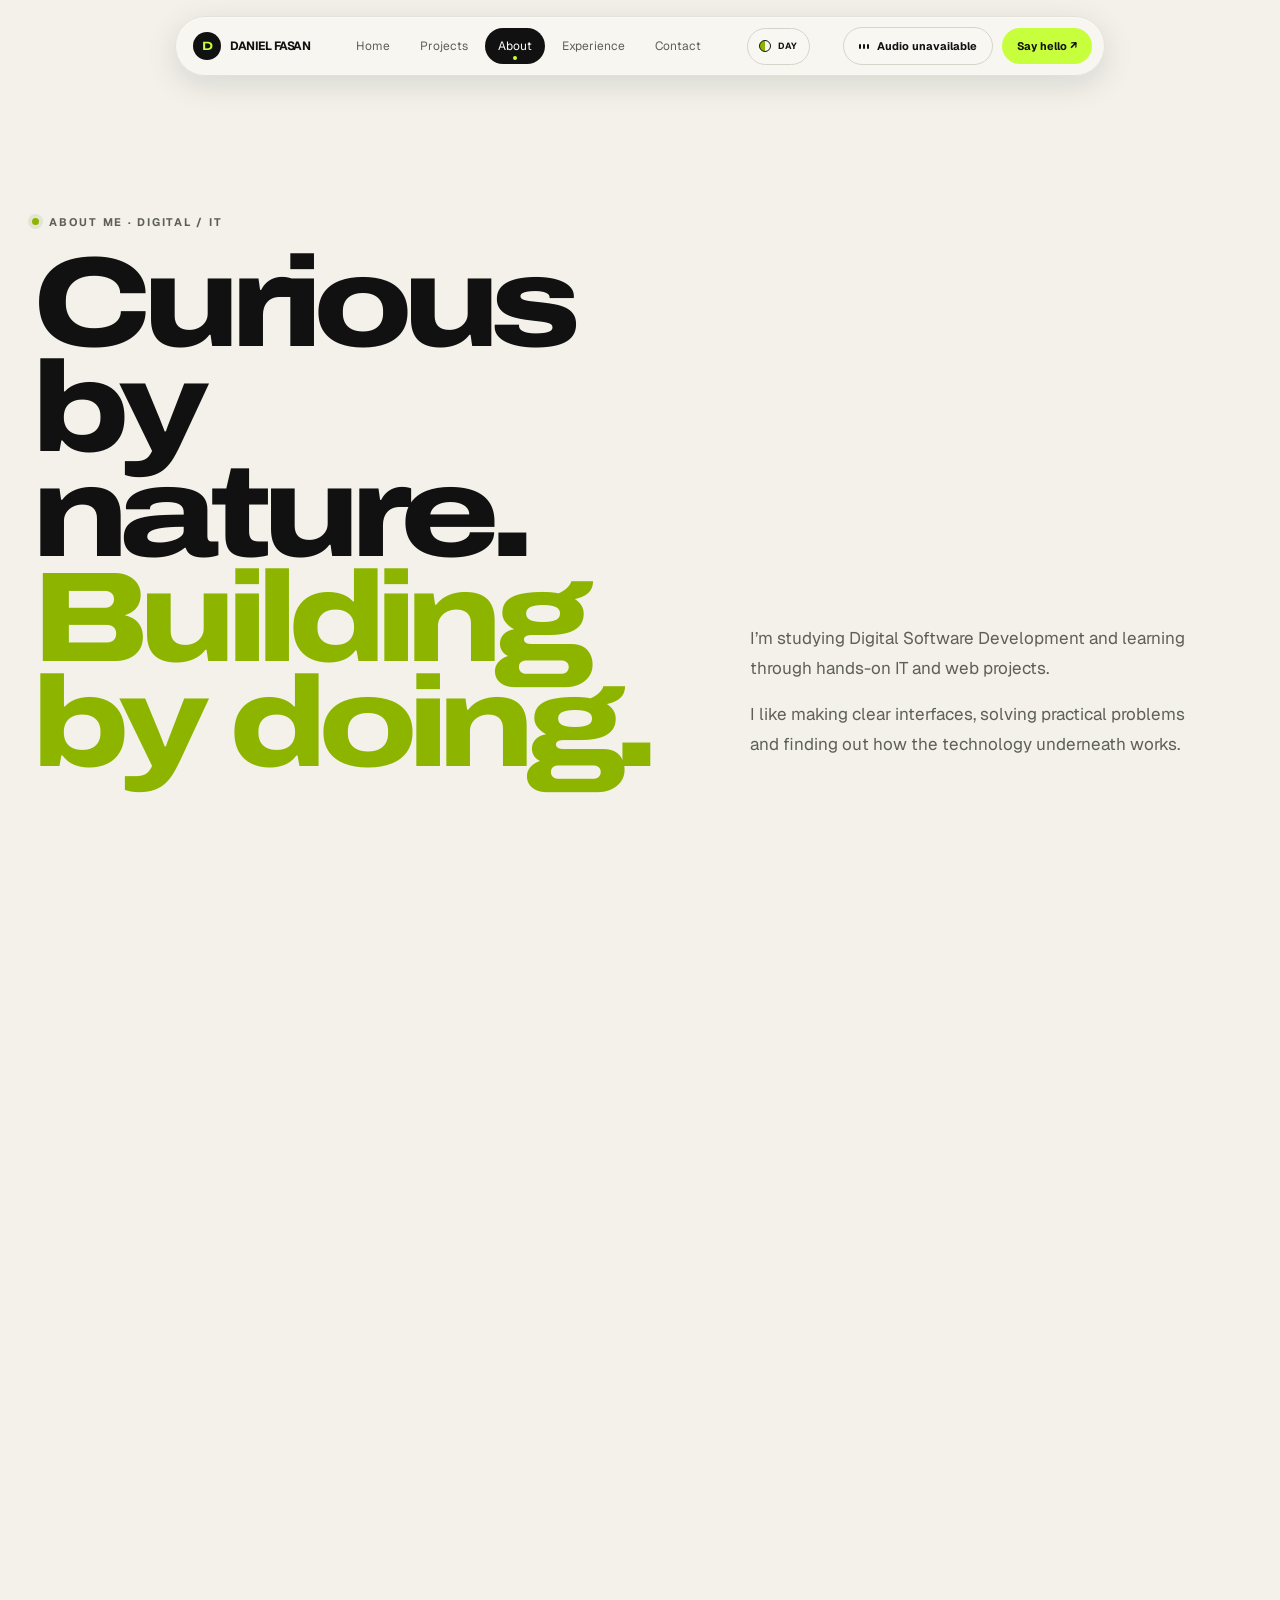
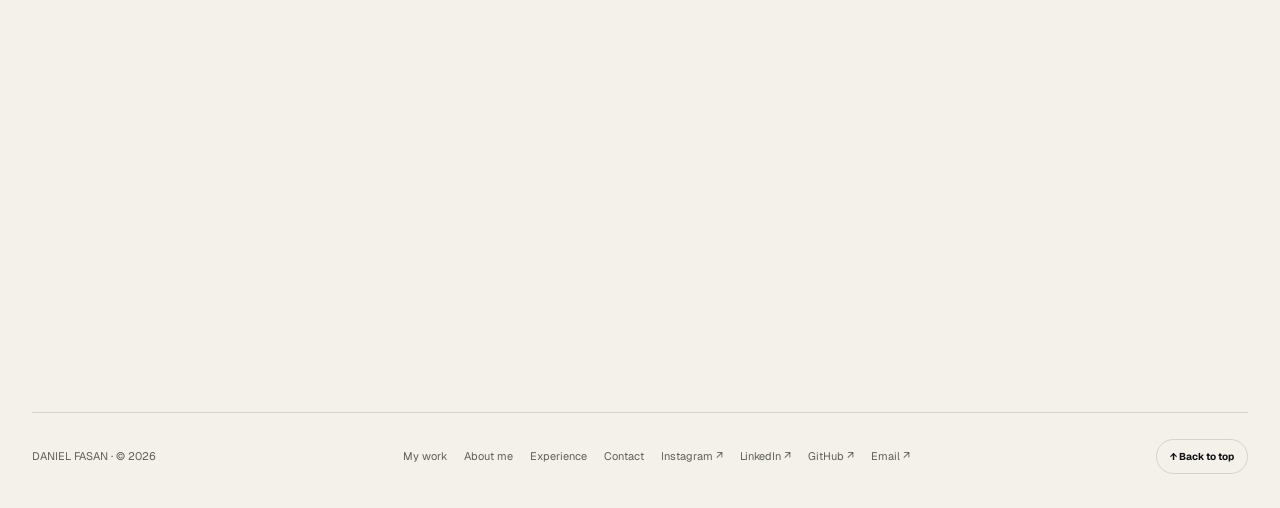
==== about.html @ c12482c3 "first commit" ====
<!doctype html>
<html lang="en" data-page="about">
  <head>
    <meta charset="utf-8" />
    <meta name="viewport" content="width=device-width, initial-scale=1" />
    <meta name="theme-color" content="#f6f4ef" />
    <script>
      try {
        document.documentElement.dataset.theme =
          localStorage.getItem("portfolio-theme") || "day";
      } catch {
        document.documentElement.dataset.theme = "day";
      }
    </script>
    <meta
      name="description"
      content="About Daniel Fasan — learning, building, and finding a path through digital production."
    />
    <title>About — Daniel Fasan</title>
    <link rel="preconnect" href="https://fonts.googleapis.com" />
    <link rel="preconnect" href="https://fonts.gstatic.com" crossorigin />
    <link
      href="https://fonts.googleapis.com/css2?family=Archivo:wdth,wght@75..125,800&family=Geist:wght@400;500;600;700&display=swap"
      rel="stylesheet"
    />
    <link rel="stylesheet" href="./styles.css" />
    <script src="./app.js" defer></script>
  </head>
  <body>
    <div class="page-shutter" aria-hidden="true"></div>
    <header id="site-header"></header>
    <main id="scene"></main>
    <footer id="site-footer"></footer>
    <div id="project-dialog" class="project-dialog" aria-hidden="true"></div>
    <div class="sound-note" aria-live="polite"></div>
  </body>
</html>
---- styles.css ----
:root{--paper:#f6f4ef;--ink:#171918;--muted:#727570;--line:rgba(23,25,24,.14);--acid:#d8fb6e;--olive:#6f8525;--violet:#7029a0;--blue:#2474e7;--teal:#19c999;--radius:28px;--page:1240px;font-family:Geist,Inter,Arial,sans-serif;color:var(--ink);background:var(--paper);font-synthesis:none;font-optical-sizing:auto}*{box-sizing:border-box}html{scroll-behavior:smooth}body{margin:0;min-width:320px;background:var(--paper);overflow-x:hidden}body::selection{background:var(--acid);color:var(--ink)}button,a{-webkit-tap-highlight-color:transparent}a{color:inherit;text-decoration:none}button{font:inherit}.wordmark,.display,.project-name{font-family:Archivo,Arial,sans-serif;font-stretch:125%;font-weight:800;letter-spacing:-.075em}.shell{width:min(var(--page),calc(100% - 64px));margin-inline:auto}.micro{font-size:11px;text-transform:uppercase;letter-spacing:.15em;font-weight:700}.eyebrow{display:inline-flex;align-items:center;gap:10px;font-size:11px;text-transform:uppercase;letter-spacing:.16em;font-weight:700;color:var(--muted)}.eyebrow::before{content:"";height:7px;width:7px;background:var(--olive);border-radius:50%;box-shadow:0 0 0 4px rgba(111,133,37,.12)}.topbar{position:fixed;z-index:50;top:16px;left:50%;transform:translateX(-50%);width:min(930px,calc(100% - 36px));display:flex;align-items:center;justify-content:space-between;gap:20px;padding:10px 12px 10px 17px;border:1px solid rgba(255,255,255,.58);border-radius:999px;background:rgba(250,249,245,.76);backdrop-filter:blur(20px) saturate(1.4);box-shadow:0 8px 32px rgba(23,25,24,.08),inset 0 1px rgba(255,255,255,.8)}.brand{display:flex;align-items:center;gap:9px;font-size:12px;letter-spacing:-.04em;font-weight:700}.brand-dot{display:grid;place-items:center;width:28px;height:28px;border-radius:50%;background:var(--ink);color:var(--acid);font-family:Archivo,Arial,sans-serif;font-size:12px;font-stretch:125%;transition:width .42s cubic-bezier(.2,.8,.2,1),border-radius .42s,transform .42s}.brand:hover .brand-dot{width:44px;border-radius:15px;transform:rotate(-9deg)}.nav-links{display:flex;align-items:center;gap:4px}.nav-link{position:relative;padding:10px 13px;border-radius:999px;color:#555b55;font-size:12px;transition:background .28s,color .28s,transform .28s}.nav-link:hover{background:white;color:var(--ink);transform:translateY(-2px)}.nav-link[aria-current=page]{background:var(--ink);color:white}.nav-link[aria-current=page]::after{content:"";position:absolute;width:4px;height:4px;bottom:4px;left:50%;transform:translateX(-50%);border-radius:50%;background:var(--acid)}.nav-end{display:flex;align-items:center;gap:9px}.sound-toggle,.nav-cta{border:0;border-radius:999px;padding:11px 15px;font-size:11px;font-weight:700;cursor:pointer}.sound-toggle{background:rgba(255,255,255,.7);border:1px solid var(--line);display:flex;gap:8px;align-items:center}.sound-toggle .eq{display:flex;align-items:center;gap:2px;height:12px}.eq i{display:block;width:2px;height:5px;background:currentColor;border-radius:2px}.sound-toggle[aria-pressed=true] .eq i:nth-child(1){animation:eq .55s ease-in-out infinite alternate}.sound-toggle[aria-pressed=true] .eq i:nth-child(2){animation:eq .4s ease-in-out infinite alternate-reverse}.sound-toggle[aria-pressed=true] .eq i:nth-child(3){animation:eq .7s ease-in-out infinite alternate}@keyframes eq{to{height:12px}}.nav-cta{background:var(--acid);transition:transform .25s,box-shadow .25s}.nav-cta:hover{transform:translateY(-2px) scale(1.02);box-shadow:0 6px 0 rgba(23,25,24,.13)}.menu-toggle{display:none;background:var(--ink);color:white;border:0;border-radius:50%;width:38px;height:38px}.page-shutter{position:fixed;inset:0;background:var(--ink);z-index:90;pointer-events:none;transform:scaleY(0);transform-origin:bottom}.page-shutter.leaving{transform:scaleY(1);transform-origin:bottom;transition:transform .38s cubic-bezier(.72,0,.2,1)}.page-shutter.arriving{animation:unfold .48s cubic-bezier(.72,0,.2,1) both}@keyframes unfold{0%{transform:scaleY(1);transform-origin:top}100%{transform:scaleY(0);transform-origin:top}}#scene{padding-top:94px;min-height:calc(100vh - 130px)}.page-intro{padding:clamp(50px,9vw,132px) 0 38px}.page-intro h1{font-size:clamp(58px,10vw,144px);line-height:.84;margin:19px 0 28px;max-width:1000px}.page-intro p{font-size:clamp(16px,2vw,21px);line-height:1.55;color:#696e68;max-width:570px}.footer{padding:26px 0 34px;border-top:1px solid var(--line);display:flex;align-items:center;justify-content:space-between;gap:18px;font-size:11px;color:var(--muted)}.footer-links{display:flex;gap:17px}.footer a:hover{color:var(--ink)}
/* Home scene */
.home-hero{min-height:min(760px,calc(100svh - 110px));display:flex;align-items:center;position:relative;overflow:hidden;padding:80px max(7vw,calc((100vw - var(--page))/2)) 90px;background:var(--ink);color:white}.home-hero::before{content:"";position:absolute;inset:0;background:radial-gradient(ellipse at 87% 64%,rgba(216,251,110,.13),transparent 32%),linear-gradient(120deg,transparent 30%,rgba(255,255,255,.025) 30.2%,transparent 30.6%);pointer-events:none}.hero-copy{position:relative;z-index:3;max-width:780px}.hero-copy .eyebrow{color:#c6cbc5}.hero-copy .eyebrow::before{background:var(--acid)}.hero-title{font-size:clamp(74px,13.2vw,184px);line-height:.77;margin:36px 0;max-width:850px;transform-origin:left center;animation:title-settle .88s cubic-bezier(.2,.85,.18,1) both}.hero-title .line{display:block;overflow:hidden}.hero-title .line span{display:inline-block;animation:rise .8s cubic-bezier(.16,1,.3,1) both}.hero-title .line:nth-child(2) span{animation-delay:.08s}.hero-title .accent{color:var(--acid)}@keyframes rise{from{transform:translateY(115%) scaleX(.86)}to{transform:translateY(0) scaleX(1)}}@keyframes title-settle{0%{letter-spacing:-.12em}100%{letter-spacing:-.075em}}.hero-subrow{display:flex;align-items:flex-end;gap:40px;max-width:870px}.hero-subrow p{max-width:400px;margin:0;color:rgba(255,255,255,.67);font-size:15px;line-height:1.7}.hero-actions{display:flex;gap:10px;margin-top:27px}.button{display:inline-flex;align-items:center;gap:12px;border-radius:999px;padding:14px 19px;font-size:12px;font-weight:700;border:1px solid transparent;cursor:pointer;transition:transform .25s cubic-bezier(.2,.8,.2,1),box-shadow .25s,background .25s}.button:hover{transform:translateY(-3px)}.button-light{background:var(--acid);color:var(--ink)}.button-outline{border-color:rgba(255,255,255,.27);color:white;background:rgba(255,255,255,.04)}.button-dark{background:var(--ink);color:white}.button-paper{background:white;color:var(--ink);border-color:var(--line)}.hero-orbit{position:absolute;right:4vw;top:50%;width:min(42vw,520px);aspect-ratio:1;transform:translateY(-44%);border:1px solid rgba(255,255,255,.15);border-radius:50%;display:grid;place-items:center;animation:orbit 28s linear infinite}.hero-orbit::before,.hero-orbit::after{content:"";position:absolute;border:1px solid rgba(255,255,255,.14);border-radius:50%;inset:12%}.hero-orbit::after{inset:27%}.orbit-mark{position:absolute;top:4%;left:56%;width:10px;height:10px;border-radius:50%;background:var(--acid);box-shadow:0 0 0 10px rgba(216,251,110,.1)}.orbit-card{position:relative;width:52%;aspect-ratio:.78;border-radius:24px;background:linear-gradient(145deg,#dfd9cc,#9f9c8d);transform:rotate(8deg);box-shadow:0 36px 90px rgba(0,0,0,.35);padding:18px;color:var(--ink);overflow:hidden;animation:card-float 5s ease-in-out infinite}.orbit-card .tiny-top{font-size:8px;letter-spacing:.17em;font-weight:700;text-transform:uppercase}.orbit-card .tiny-head{position:absolute;left:18px;bottom:19px;font-family:Archivo,sans-serif;font-weight:800;font-size:24px;line-height:.92;letter-spacing:-.06em}.orbit-card .tiny-ring{position:absolute;right:-35px;top:20%;width:145px;height:145px;border:16px solid rgba(255,255,255,.64);border-radius:50%}.orbit-card .tiny-core{position:absolute;right:4px;top:44%;width:72px;height:72px;border-radius:50%;background:#ffde75;box-shadow:inset -9px -11px #dda748}.hero-hint{position:absolute;right:max(5vw,calc((100vw - var(--page))/2));bottom:28px;font-size:10px;letter-spacing:.1em;text-transform:uppercase;color:rgba(255,255,255,.46);display:flex;align-items:center;gap:10px}.hint-wheel{width:24px;height:24px;border-radius:50%;border:1px solid rgba(255,255,255,.35);display:grid;place-items:center;animation:hint-turn 2.5s ease-in-out infinite}@keyframes hint-turn{50%{transform:translateY(5px)}}@keyframes orbit{to{transform:translateY(-44%) rotate(360deg)}}@keyframes card-float{50%{transform:rotate(3deg) translateY(-10px)}}.home-featured{padding:94px 0 104px}.section-head{display:flex;justify-content:space-between;align-items:flex-end;gap:30px;margin-bottom:34px}.section-head h2{font-size:clamp(36px,6vw,72px);line-height:.94;letter-spacing:-.075em;margin:13px 0 0;font-family:Archivo,sans-serif;font-weight:800;font-stretch:125%}.section-head p{color:var(--muted);max-width:330px;line-height:1.6;margin:0}.featured-grid{display:grid;grid-template-columns:1.15fr .85fr;gap:14px}.featured-project{min-height:410px}.featured-project:first-child{grid-row:span 2}.feature-visual{height:100%;min-height:260px;border-radius:var(--radius);overflow:hidden;position:relative;cursor:pointer;transform:translateZ(0);transition:transform .5s cubic-bezier(.2,.8,.2,1)}.feature-visual:hover{transform:scale(.985)}.feature-visual .preview{position:absolute;inset:0;transform:scale(1.015);transition:transform .6s cubic-bezier(.2,.8,.2,1)}.feature-visual:hover .preview{transform:scale(1.055)}.feature-meta{position:absolute;z-index:3;left:19px;right:19px;bottom:17px;display:flex;align-items:flex-end;justify-content:space-between;color:white;text-shadow:0 2px 14px rgba(0,0,0,.3)}.feature-meta strong{font-family:Archivo,sans-serif;font-size:clamp(22px,3vw,36px);letter-spacing:-.06em}.feature-meta span{font-size:11px}.feature-open{width:43px;height:43px;display:grid;place-items:center;border-radius:50%;background:rgba(255,255,255,.77);backdrop-filter:blur(10px);color:var(--ink);font-size:18px;transition:transform .3s}.feature-visual:hover .feature-open{transform:rotate(45deg)}.home-band{background:#e7e4dc;padding:82px 0}.band-grid{display:grid;grid-template-columns:1fr 1fr;gap:50px;align-items:center}.band-grid h2{font-family:Archivo,sans-serif;font-size:clamp(42px,7vw,88px);line-height:.9;letter-spacing:-.075em;margin:0}.band-grid p{max-width:470px;line-height:1.75;color:#626660}.stat-row{display:flex;gap:12px;margin-top:25px}.stat-chip{border:1px solid var(--line);border-radius:16px;padding:11px 15px;background:rgba(255,255,255,.35);font-size:11px}.stat-chip b{display:block;font-size:19px;margin-bottom:4px}
/* Real project artwork, composed locally from the supplied website references */
.preview{position:relative;overflow:hidden;isolation:isolate}.preview::after{content:"";position:absolute;inset:0;pointer-events:none;background:linear-gradient(180deg,transparent 58%,rgba(0,0,0,.42))}.preview-porch{background:#68239a;color:white}.porch-topbar{height:28px;position:absolute;inset:0 0 auto;background:#33134f;display:flex;justify-content:flex-end;align-items:center;padding:0 8%;gap:12px;font-size:6px}.porch-topbar::before{content:"";position:absolute;left:0;top:0;width:100%;height:3px;background:#c9232b}.porch-hero-copy{position:absolute;left:11%;top:19%;width:44%}.porch-kicker{font-size:6px;color:#ffd15a;letter-spacing:.12em;font-weight:700}.porch-title{font-family:Georgia,serif;font-size:clamp(19px,4vw,45px);line-height:.96;margin-top:13px}.porch-desc{font-size:8px;line-height:1.5;max-width:220px;color:#f0dff5}.porch-panel{position:absolute;right:9%;top:29%;width:36%;padding:17px;border-radius:20px;background:rgba(255,255,255,.23);border:1px solid rgba(255,255,255,.28)}.porch-panel b{font-size:10px}.porch-pills{display:grid;grid-template-columns:1fr 1fr;gap:6px;margin-top:13px}.porch-pills i{border-radius:50px;padding:8px 3px;text-align:center;background:rgba(255,255,255,.38);border:1px solid rgba(255,255,255,.55);font-size:6px;font-style:normal}.porch-cards{position:absolute;bottom:7%;left:14%;right:14%;display:grid;grid-template-columns:repeat(3,1fr);gap:7px}.porch-cards i{height:63px;background:#fff;border-radius:12px;color:#32164b;padding:10px;font-size:7px;font-style:normal;font-weight:700}.preview-blueprint{background:linear-gradient(135deg,#fff,#dfedff);color:#0c2242}.bp-nav{position:absolute;top:0;left:0;right:0;height:27px;border-bottom:1px solid #dce8f7;padding:9px 9%;font-size:8px;font-weight:800}.bp-nav::after{content:"Tools     How it works     About";position:absolute;right:9%;font-size:6px;font-weight:500}.bp-copy{position:absolute;left:9%;top:22%;width:38%}.bp-badge{font-size:6px;border:1px solid #c9ddfa;border-radius:30px;padding:5px;color:#2670db}.bp-title{font-family:Arial,sans-serif;font-size:clamp(28px,5vw,52px);line-height:.94;letter-spacing:-.07em;font-weight:800;margin:13px 0}.bp-title em{color:#2670e8;font-style:normal}.bp-copy small{font-size:7px;line-height:1.4;display:block;color:#5b6c82}.bp-buttons{display:flex;gap:6px;margin-top:14px}.bp-buttons i{font-style:normal;background:#1766df;color:white;padding:7px;border-radius:6px;font-size:6px}.bp-sheet{position:absolute;right:12%;top:20%;width:30%;height:54%;background:#fff;border-radius:9px;box-shadow:13px 11px 0 #3975b8,0 20px 35px #789cc455;transform:rotate(3deg);padding:13px}.bp-sheet::before{content:"BP     PROFILE                 EXPERIENCE";font-size:7px;font-weight:700;line-height:3.7;color:#2571db;white-space:pre-wrap}.bp-lines{height:75%;margin-top:8px;background:repeating-linear-gradient(to bottom,#dae6f5 0 3px,transparent 3px 12px)}.preview-bank{background:#fff}.bank-copy{position:absolute;left:6%;top:27%;width:37%;color:#26384e}.bank-copy small{font-size:6px;color:#8d98a5;letter-spacing:.12em}.bank-copy strong{display:block;font-size:clamp(16px,3.7vw,38px);font-weight:400;line-height:.98;margin:9px 0 12px}.bank-copy i{font-style:normal;background:#10d5a1;color:white;border-radius:20px;padding:7px 11px;font-size:6px}.bank-shape{position:absolute;right:-4%;top:9%;width:58%;height:70%;background:#292b4e;border-radius:43% 0 0 43%;transform:rotate(-3deg)}.phone{position:absolute;z-index:2;width:20%;height:57%;border:5px solid #111;border-radius:16px;background:#f8fafb;top:11%;padding:5px;box-shadow:0 6px 10px #0004}.phone.one{right:33%}.phone.two{right:8%;top:13%}.phone .screen{height:100%;border-radius:9px;background:linear-gradient(160deg,#25d475,#1fb4bd);padding:8px 5px}.phone .screen::before{content:"Digitalbank";display:block;font-weight:700;color:white;font-size:6px;margin:3px}.phone .screen::after{content:"$2,810.55     ▪▪▪";display:block;margin-top:17px;height:20px;padding:5px 3px;background:#fff;border-radius:4px;color:#26384e;font-size:5px;box-shadow:0 25px 0 #fff,0 50px 0 #fff,0 75px 0 #fff}.preview-rps{background:#1d2e5c;color:#fff}.rps-head{position:absolute;left:12%;right:12%;top:5%;height:23%;border:1px solid #7284a5;border-radius:12px;display:flex;align-items:center;justify-content:space-between;padding:12px}.rps-logo{font-size:clamp(15px,3vw,30px);font-weight:900;line-height:.88;letter-spacing:-.07em}.rps-score{background:white;color:#34354d;border-radius:8px;padding:6px 17px;text-align:center;font-size:8px}.rps-score b{display:block;font-size:29px}.rps-hands{position:absolute;inset:36% 12% 13%;display:flex;align-items:center;justify-content:space-between}.rps-hand{width:27%;aspect-ratio:1;border:13px solid #546eff;border-radius:50%;background:#f3f3f5;color:#353c62;display:grid;place-items:center;font-size:clamp(27px,6vw,64px);box-shadow:0 9px #354fc2}.rps-hand:nth-child(2){border-color:#ffad00;box-shadow:0 9px #bd7f00}.rps-hand:nth-child(3){align-self:flex-end;border-color:#ee2856;box-shadow:0 9px #b41e42}.project-grid{display:grid;grid-template-columns:repeat(2,minmax(0,1fr));gap:22px;padding-bottom:100px}.project-card{border-radius:var(--radius);border:1px solid var(--line);overflow:hidden;background:#eeece6;cursor:pointer;min-width:0;transition:transform .44s cubic-bezier(.16,1,.3,1),box-shadow .4s;transform-origin:center}.project-card:hover{transform:translateY(-7px) scale(.99);box-shadow:0 18px 34px rgba(25,26,23,.1)}.project-card:nth-child(odd){margin-top:28px}.project-card .preview{height:clamp(230px,37vw,460px);transition:height .55s cubic-bezier(.2,.8,.2,1)}.project-card:hover .preview{height:clamp(248px,40vw,490px)}.project-info{padding:22px 25px 25px}.project-info-top{display:flex;justify-content:space-between;align-items:center}.project-info h2{font-family:Archivo,sans-serif;font-stretch:125%;letter-spacing:-.065em;font-size:clamp(27px,4vw,42px);line-height:.94;margin:12px 0 8px}.project-info p{color:#666b65;line-height:1.6;font-size:13px;max-width:540px}.project-tag{font-size:10px;text-transform:uppercase;letter-spacing:.12em;color:var(--olive);font-weight:700}.project-index{font-family:Archivo,sans-serif;font-size:12px;color:#898c83}.project-card-bottom{display:flex;align-items:center;justify-content:space-between;margin-top:16px;padding-top:14px;border-top:1px solid var(--line)}.tech-list{font-size:10px;color:#777d75;letter-spacing:.025em}.card-action{font-size:11px;font-weight:700}.card-action b{display:inline-grid;place-items:center;width:27px;height:27px;margin-left:8px;border-radius:50%;background:var(--ink);color:white;transition:transform .3s}.project-card:hover .card-action b{transform:rotate(45deg)}
/* Project expansion */
.project-dialog{position:fixed;inset:0;z-index:80;display:none;align-items:center;justify-content:center;padding:22px;background:rgba(16,18,17,.44)}.project-dialog.open{display:flex}.dialog-sheet{position:relative;width:min(1050px,100%);max-height:min(90vh,850px);overflow:auto;background:var(--paper);border-radius:28px;transform-origin:center;animation:dialog-in .46s cubic-bezier(.17,.9,.22,1) both}.dialog-sheet .preview{height:min(48vh,430px);min-height:250px}.dialog-content{padding:28px 34px 34px}.dialog-content h2{font-family:Archivo,sans-serif;font-size:clamp(36px,7vw,70px);line-height:.88;letter-spacing:-.075em;margin:10px 0}.dialog-content p{max-width:690px;color:#626660;line-height:1.7}.dialog-close{position:absolute;z-index:4;right:16px;top:16px;width:42px;height:42px;border:0;border-radius:50%;background:rgba(255,255,255,.85);font-size:22px;cursor:pointer;transition:transform .25s}.dialog-close:hover{transform:rotate(90deg)}@keyframes dialog-in{from{transform:translateY(60px) scale(.94);clip-path:inset(14% 8% round 40px)}to{transform:translateY(0) scale(1);clip-path:inset(0 round 28px)}}
/* About and experience */
.about-hero{padding:clamp(55px,9vw,120px) 0 72px;display:grid;grid-template-columns:1.15fr .85fr;gap:45px;align-items:end}.about-hero h1{font-size:clamp(58px,10vw,132px);line-height:.82;margin:22px 0 0}.about-hero h1 span{color:var(--olive)}.about-note{font-size:17px;line-height:1.75;color:#686d66;max-width:450px}.about-collage{height:470px;position:relative;background:#e4e0d5;border-radius:32px;overflow:hidden}.collage-orbit{position:absolute;width:72%;aspect-ratio:1;left:14%;top:12%;border:1px solid rgba(23,25,24,.22);border-radius:50%;animation:orbit 34s linear infinite}.collage-orbit::before{content:"";position:absolute;inset:18%;border:1px solid rgba(23,25,24,.2);border-radius:50%}.collage-paper{position:absolute;left:26%;top:18%;width:47%;height:63%;border-radius:4px;background:#faf8f1;box-shadow:13px 14px 0 #c5bfae,0 25px 44px #28282025;transform:rotate(-6deg);padding:20px;display:flex;flex-direction:column;justify-content:space-between;transition:transform .55s cubic-bezier(.2,.8,.2,1)}.about-collage:hover .collage-paper{transform:rotate(2deg) translateY(-8px)}.collage-paper small{font-size:7px;letter-spacing:.15em;text-transform:uppercase}.collage-paper strong{font:800 clamp(25px,5vw,55px)/.85 Archivo,sans-serif;letter-spacing:-.08em}.collage-paper i{height:48px;border-radius:40px;background:var(--acid);width:48px;display:block}.collage-orbit-dot{position:absolute;top:15%;right:18%;width:22px;height:22px;border-radius:50%;background:var(--olive)}.about-sections{padding:25px 0 110px;display:grid;grid-template-columns:1fr 1fr;gap:18px}.info-panel{border-radius:var(--radius);background:#e9e7df;padding:26px;min-height:270px;position:relative;overflow:hidden}.info-panel h2{font:800 34px/.95 Archivo,sans-serif;letter-spacing:-.065em;margin:0 0 20px}.info-panel p,.info-panel li{font-size:13px;line-height:1.75;color:#686d66}.info-panel ul{padding-left:18px}.skill-bag{display:flex;flex-wrap:wrap;gap:8px;margin-top:20px}.skill-chip{border:1px solid rgba(23,25,24,.16);padding:9px 12px;border-radius:999px;font-size:11px;font-weight:600;background:rgba(255,255,255,.34);cursor:grab;transition:background .25s,transform .25s}.skill-chip:hover,.skill-chip.is-picked{background:var(--acid);transform:translateY(-3px) rotate(-2deg)}.about-stamp{position:absolute;right:-30px;bottom:-45px;width:150px;height:150px;border-radius:50%;border:1px solid rgba(23,25,24,.12);display:grid;place-items:center;font:800 18px Archivo,sans-serif;letter-spacing:-.06em;transform:rotate(-18deg)}.timeline-wrap{display:grid;grid-template-columns:230px 1fr;gap:52px;padding:50px 0 112px}.timeline-index{position:sticky;top:110px;align-self:start}.timeline-index h2{font:800 37px/.92 Archivo,sans-serif;letter-spacing:-.065em;margin:13px 0}.timeline-index p{font-size:13px;line-height:1.7;color:var(--muted)}.timeline-list{position:relative}.timeline-list::before{content:"";position:absolute;left:14px;top:12px;bottom:16px;width:1px;background:var(--line)}.timeline-item{position:relative;padding:0 0 42px 48px;--n:0}.timeline-item::before{content:"";position:absolute;left:8px;top:4px;width:13px;height:13px;border-radius:50%;background:var(--paper);border:1px solid #6b7c32;box-shadow:inset 0 0 0 4px var(--paper);transition:background .3s,transform .3s}.timeline-item:hover::before{background:var(--acid);transform:scale(1.45)}.timeline-date{font-size:10px;letter-spacing:.13em;text-transform:uppercase;color:var(--olive);font-weight:700}.timeline-item h3{font:800 clamp(26px,4vw,39px)/.95 Archivo,sans-serif;letter-spacing:-.065em;margin:11px 0 5px}.timeline-meta{font-size:12px;color:#777c75}.timeline-item p{max-width:680px;font-size:13px;line-height:1.72;color:#646962;margin:14px 0 0}.timeline-detail{margin-top:12px;padding:12px 14px;border-left:2px solid var(--acid);background:#eeece5;max-width:650px;font-size:11px;line-height:1.55;max-height:0;overflow:hidden;padding-block:0;border-color:transparent;transition:max-height .45s cubic-bezier(.2,.8,.2,1),padding .45s,border-color .3s}.timeline-item:hover .timeline-detail,.timeline-item:focus-within .timeline-detail,.timeline-item.expanded .timeline-detail{max-height:100px;padding-block:12px;border-color:var(--acid)}
/* Contact and end card */
.contact-canvas{min-height:calc(100svh - 215px);padding:clamp(55px,9vw,120px) 0;display:grid;grid-template-columns:1fr .74fr;gap:60px;align-items:center}.contact-canvas h1{font-size:clamp(65px,12vw,162px);line-height:.79;margin:22px 0 27px}.contact-canvas h1 span{color:var(--olive)}.contact-copy>p{color:#6d726b;line-height:1.7;font-size:16px;max-width:450px}.contact-links{display:flex;flex-direction:column;gap:10px}.contact-link{display:flex;align-items:center;justify-content:space-between;padding:19px 20px;border-radius:17px;border:1px solid var(--line);background:rgba(255,255,255,.38);font-size:13px;font-weight:700;transition:transform .3s cubic-bezier(.2,.8,.2,1),background .3s}.contact-link:hover{transform:translateX(8px);background:var(--acid)}.contact-link small{display:block;font-weight:400;color:#73776e;margin-top:4px}.contact-symbol{width:36px;height:36px;border-radius:50%;display:grid;place-items:center;background:var(--ink);color:white}.contact-emblem{position:relative;aspect-ratio:1;border-radius:50%;background:#e7e4dc;display:grid;place-items:center;overflow:hidden;cursor:grab;touch-action:none}.contact-emblem::before,.contact-emblem::after{content:"";position:absolute;z-index:1;border:1px solid rgba(23,25,24,.28);border-radius:50%;width:72%;aspect-ratio:1;transition:transform .5s}.contact-emblem::after{width:45%}.contact-emblem:hover::before{transform:scale(.85)}.contact-emblem strong{position:relative;z-index:2;color:var(--paper);font:800 clamp(45px,7vw,85px)/.8 Archivo,sans-serif;letter-spacing:-.1em;transform:rotate(-9deg);transition:transform .35s;text-shadow:0 2px 20px #1215124c}.contact-emblem:hover strong{transform:rotate(0) scale(1.12)}.contact-emblem .drag-tip{position:absolute;z-index:2;bottom:12%;font-size:9px;text-transform:uppercase;letter-spacing:.13em;font-weight:700;color:white;text-shadow:0 1px 9px #000}.wall-video{position:absolute;inset:0;width:100%;height:100%;object-fit:cover}.wall-credit{grid-column:2;grid-row:2;margin:-40px 0 0;text-align:right;font-size:10px;color:#777c75}.wall-credit a{font-weight:700;color:var(--ink)}
/* Reveal, scroll motion, responsive layout */
.reveal{opacity:1;transform:translateY(0)}.js-ready .reveal{transform:translateY(24px);clip-path:inset(0 0 100% 0);transition:transform .75s cubic-bezier(.2,.8,.2,1),clip-path .75s cubic-bezier(.2,.8,.2,1)}.js-ready .reveal.in-view{transform:translateY(0);clip-path:inset(0)}[data-tilt]{transform-style:preserve-3d}.sound-note{position:fixed;bottom:20px;left:50%;transform:translate(-50%,20px);z-index:100;background:var(--ink);color:white;border-radius:99px;padding:10px 15px;font-size:11px;pointer-events:none;opacity:0;transition:opacity .2s,transform .2s}.sound-note.show{opacity:1;transform:translate(-50%,0)}.noscript{padding:20px}@media(max-width:850px){.topbar{top:10px}.menu-toggle{display:grid;place-items:center}.nav-links{position:absolute;top:calc(100% + 9px);right:0;left:0;display:none;flex-direction:column;align-items:stretch;gap:3px;padding:9px;border:1px solid rgba(255,255,255,.7);border-radius:22px;background:rgba(250,249,245,.95);backdrop-filter:blur(20px);box-shadow:0 12px 35px #0002}.nav-links.open{display:flex}.nav-link{padding:13px}.nav-link[aria-current=page]::after{left:auto;right:15px;bottom:50%;transform:translateY(50%)}.nav-end{margin-left:auto}.sound-toggle{display:none}.home-hero{min-height:690px;padding:110px 7vw 85px}.hero-title{font-size:clamp(74px,15vw,130px)}.hero-orbit{width:46vw;right:-9vw;top:31%;opacity:.88}.hero-subrow{display:block}.hero-subrow p{max-width:340px}.hero-actions{margin-top:22px}.featured-grid{grid-template-columns:1fr 1fr}.featured-project:first-child{grid-column:span 2;grid-row:auto}.featured-project{min-height:340px}.band-grid{grid-template-columns:1fr;gap:24px}.about-hero{grid-template-columns:1fr .8fr;gap:24px}.about-collage{height:370px}.timeline-wrap{grid-template-columns:180px 1fr;gap:25px}.contact-canvas{grid-template-columns:1fr .65fr;gap:28px}}@media(max-width:600px){.shell{width:calc(100% - 36px)}.topbar{width:calc(100% - 22px);gap:8px;padding:8px 9px 8px 12px}.brand{font-size:11px}.brand-dot{width:25px;height:25px}.nav-cta{padding:10px 12px;font-size:10px}.nav-end{gap:5px}.nav-link{font-size:12px}.page-intro{padding-top:65px}.page-intro h1{font-size:clamp(56px,16vw,96px)}.hero-orbit{width:60vw;right:-21vw;top:32%;opacity:.45}.home-hero{min-height:640px;padding:105px 7vw 80px}.hero-title{font-size:clamp(72px,19vw,112px);margin:32px 0 27px}.hero-subrow p{font-size:13px}.hero-hint{right:7vw;bottom:20px;font-size:8px}.home-featured{padding:68px 0 78px}.section-head{align-items:flex-start;flex-direction:column;gap:14px}.section-head p{font-size:13px}.featured-grid{grid-template-columns:1fr}.featured-project:first-child{grid-column:auto}.featured-project{min-height:320px}.feature-visual{min-height:300px}.home-band{padding:62px 0}.band-grid h2{font-size:56px}.stat-row{flex-wrap:wrap}.stat-chip{flex:1;min-width:100px}.project-grid{grid-template-columns:1fr;gap:14px;padding-bottom:64px}.project-card:nth-child(odd){margin-top:0}.project-card .preview{height:300px}.project-card:hover .preview{height:300px}.project-info{padding:18px}.project-info h2{font-size:33px}.project-info p{font-size:12px}.about-hero{grid-template-columns:1fr;padding-top:63px}.about-hero h1{font-size:clamp(64px,17vw,104px)}.about-note{font-size:15px}.about-collage{height:350px}.about-sections{grid-template-columns:1fr;padding-bottom:70px}.info-panel{min-height:230px;padding:22px}.timeline-wrap{grid-template-columns:1fr;gap:30px;padding-top:30px}.timeline-index{position:static}.timeline-item{padding-bottom:32px}.timeline-item p{font-size:12px}.contact-canvas{grid-template-columns:1fr;gap:38px;min-height:auto;padding:65px 0 85px}.contact-canvas h1{font-size:clamp(68px,19vw,112px)}.contact-emblem{width:72%;margin-inline:auto}.footer{align-items:flex-start;flex-direction:column;padding-bottom:25px}.footer-links{gap:14px}.dialog-content{padding:22px}.dialog-sheet .preview{height:270px}.porch-panel{padding:10px;border-radius:13px}.porch-cards i{height:53px}.bp-sheet{padding:8px}.phone{border-width:3px}.project-dialog{padding:10px}.dialog-sheet{max-height:94vh}}@media(prefers-reduced-motion:reduce){*,*::before,*::after{scroll-behavior:auto!important;animation-duration:.01ms!important;animation-iteration-count:1!important;transition-duration:.01ms!important}}

@media(max-width:600px){.sound-toggle{display:flex;width:32px;height:32px;padding:7px;justify-content:center}.sound-toggle span:last-child{display:none}.nav-cta{display:none}}.sound-note.show{pointer-events:auto}.sound-note a{color:var(--acid);font-weight:700}

.featured-project .feature-visual{height:100%;min-height:inherit}

.home-hero::before{background:linear-gradient(120deg,transparent 30%,rgba(255,255,255,.025) 30.2%,transparent 30.6%)}.orbit-mark{box-shadow:none}
System.Management.Automation.Runspaces.PipelineReader`1+<GetReadEnumerator>d__20[System.Object]

/* Supplied project screenshots: retain their proportions and crop the preview window, never stretch. */
:root{--music-energy:0}
.preview-photo{position:relative;background:#dcd9d0;overflow:hidden}
.preview-photo img{display:block;width:100%;height:100%;object-fit:cover;object-position:top center;transition:transform .7s cubic-bezier(.2,.8,.2,1);will-change:transform}
.preview-photo::after{background:linear-gradient(180deg,rgba(0,0,0,.02),transparent 55%,rgba(0,0,0,.36))}
.project-card:hover .preview-photo img,.feature-visual:hover .preview-photo img{transform:scale(1.035)}
.image-label{position:absolute;z-index:2;top:13px;left:15px;border:1px solid rgba(255,255,255,.45);border-radius:99px;padding:8px 11px;background:rgba(250,249,245,.76);backdrop-filter:blur(14px);font-size:9px;font-weight:700;letter-spacing:.1em;text-transform:uppercase;color:#20221f}
.image-corner{position:absolute;z-index:2;right:14px;top:13px;width:32px;height:32px;border-radius:50%;display:grid;place-items:center;background:rgba(250,249,245,.78);backdrop-filter:blur(14px);font-size:15px}
.dialog-sheet .preview-photo{height:auto;min-height:0;max-height:58vh;display:flex;align-items:center;justify-content:center;background:#eeece6}
.dialog-sheet .preview-photo img{width:auto;height:auto;max-width:100%;max-height:58vh;object-fit:contain}
.dialog-sheet .full-preview::after{content:none}
.dialog-sheet .image-label{position:fixed}
.feature-label{width:fit-content;max-width:100%;margin-top:12px;padding:8px 11px;border-radius:99px;background:#e8e6df;color:#4c5149;font-size:10px;font-weight:600}
.project-info{background:#eeece6}
.project-grid{grid-template-columns:repeat(12,minmax(0,1fr));align-items:start}
.project-grid>.project-card:nth-child(1){grid-column:span 7}
.project-grid>.project-card:nth-child(2){grid-column:span 5;margin-top:108px}
.project-grid>.project-card:nth-child(3){grid-column:span 5;margin-top:-40px}
.project-grid>.project-card:nth-child(4){grid-column:span 7;margin-top:58px}
.project-card .preview{height:clamp(300px,39vw,510px)}
.project-card:nth-child(odd){margin-top:28px}
.featured-project .feature-visual{height:100%;min-height:inherit}
.featured-project .preview-photo{position:absolute;inset:0}
.featured-project .feature-meta{z-index:3}
.featured-project{position:relative;isolation:isolate}
.featured-project .feature-meta>div{padding:10px 13px;border-radius:14px;background:rgba(22,24,22,.57);backdrop-filter:blur(12px)}
.feature-open{font-size:0!important}
.feature-open::after{content:'\2197';font-size:17px}
.scroll-stage{height:230vh;position:relative;background:#e9e6de}
.scroll-pinned{position:sticky;top:0;min-height:100svh;display:flex;flex-direction:column;justify-content:center;overflow:hidden;padding:90px 0 38px}
.scroll-pinned>.section-head{width:min(var(--page),calc(100% - 64px));margin:0 auto 27px}
.scroll-pinned .section-head h2{font-size:clamp(38px,6vw,72px)}
.rail-viewport{width:100%;overflow:hidden;padding-left:max(32px,calc((100vw - var(--page))/2));padding-right:32px}
.horizontal-rail{display:flex;align-items:center;gap:18px;width:max-content;will-change:transform}
.horizontal-rail .featured-project{width:min(58vw,780px);height:56vh;min-height:410px;cursor:pointer}
.horizontal-rail .feature-visual{height:100%;min-height:0}
.rail-footer{display:flex;align-items:center;gap:17px;margin-top:24px}
.rail-footer>span{font-size:10px;letter-spacing:.12em;font-weight:700}
.rail-progress{height:2px;flex:1;background:rgba(23,25,24,.16);overflow:hidden}
.rail-progress i{display:block;width:100%;height:100%;background:var(--ink);transform:scaleX(var(--rail-progress,0));transform-origin:left}
.hero-title .line span{translate:0 calc(var(--music-energy,0)*-4px)}
.orbit-mark{scale:calc(1 + var(--music-energy,0)*.2)}
.music-on .eq i{background:var(--olive)}
.page-shutter{background:var(--acid);transform:none;transform-origin:center;clip-path:circle(0 at var(--portal-x,50%) var(--portal-y,50%))}
.page-shutter.leaving{transform:none;clip-path:circle(150vmax at var(--portal-x,50%) var(--portal-y,50%));transition:clip-path .42s cubic-bezier(.7,0,.2,1)}
.page-shutter.arriving{animation:portal-close .48s cubic-bezier(.7,0,.2,1) both}
@keyframes portal-close{from{clip-path:circle(150vmax at var(--portal-x,50%) var(--portal-y,50%))}to{clip-path:circle(0 at var(--portal-x,50%) var(--portal-y,50%))}}
.to-top{border:1px solid var(--line);background:transparent;border-radius:99px;padding:10px 13px;color:var(--ink);font:700 10px Geist,Arial,sans-serif;cursor:pointer;transition:background .25s,transform .25s}
.to-top:hover{background:var(--acid);transform:translateY(-3px)}
.footer{flex-wrap:wrap}.footer-links{flex-wrap:wrap;row-gap:10px}
@media(pointer:fine){
  :root[data-theme="day"] body{cursor:url("./assets/cursor-day.svg") 2 2,auto}
  :root[data-theme="studio"] body{cursor:url("./assets/cursor-studio.svg") 2 2,auto}
  :root[data-theme="night"] body{cursor:url("./assets/cursor-night.svg") 2 2,auto}
  :root[data-theme="day"] a,:root[data-theme="day"] button,:root[data-theme="day"] [role="button"],:root[data-theme="day"] [draggable="true"],:root[data-theme="day"] .contact-emblem{cursor:url("./assets/cursor-day-hover.svg") 2 2,pointer}
  :root[data-theme="studio"] a,:root[data-theme="studio"] button,:root[data-theme="studio"] [role="button"],:root[data-theme="studio"] [draggable="true"],:root[data-theme="studio"] .contact-emblem{cursor:url("./assets/cursor-studio-hover.svg") 2 2,pointer}
  :root[data-theme="night"] a,:root[data-theme="night"] button,:root[data-theme="night"] [role="button"],:root[data-theme="night"] [draggable="true"],:root[data-theme="night"] .contact-emblem{cursor:url("./assets/cursor-night-hover.svg") 2 2,pointer}
}
@media(max-width:850px){.project-grid>.project-card:nth-child(1),.project-grid>.project-card:nth-child(2),.project-grid>.project-card:nth-child(3),.project-grid>.project-card:nth-child(4){grid-column:span 6;margin-top:0}.project-card .preview{height:clamp(280px,50vw,420px)}}
@media(max-width:600px){.scroll-stage{height:auto;padding:58px 0 28px}.scroll-pinned{position:relative;min-height:0;padding:0}.scroll-pinned>.section-head{width:calc(100% - 36px);margin-bottom:20px}.rail-viewport{overflow-x:auto;overscroll-behavior-x:contain;scroll-snap-type:x mandatory;padding:0 18px 12px}.horizontal-rail{transform:none!important;gap:12px}.horizontal-rail .featured-project{width:84vw;height:56vh;min-height:360px;scroll-snap-align:center}.rail-footer{width:calc(100% - 36px);margin-top:15px}.rail-footer>.button{padding:10px 12px;font-size:10px}.project-grid{grid-template-columns:1fr;gap:14px}.project-grid>.project-card:nth-child(n){grid-column:1;margin:0}.project-card .preview{height:300px}.dialog-sheet .preview-photo{max-height:42vh}.dialog-sheet .preview-photo img{max-height:42vh}.footer-links{gap:10px 15px}.footer .to-top{margin-left:auto}}


.featured-project .feature-meta{left:18px;right:18px}
.preview-photo img{transform:translate3d(var(--image-shift-x,0),var(--image-shift-y,0),0) scale(1.01)}
.project-card:hover .preview-photo img,.feature-visual:hover .preview-photo img{transform:translate3d(var(--image-shift-x,0),var(--image-shift-y,0),0) scale(1.045)}



/* Home page: personal introduction, scroll-controlled project scenes, snapshot and close. */
.hero-copy .eyebrow{color:#c6cbc5}
.hero-title .line span{will-change:transform;transform-origin:left center}
.hero-lines{position:absolute;inset:0;overflow:hidden;pointer-events:none;opacity:.45}
.hero-lines i{position:absolute;display:block;height:1px;background:linear-gradient(90deg,transparent,rgba(255,255,255,.17),transparent);transform-origin:left center;animation:line-trace 1.6s cubic-bezier(.2,.8,.2,1) both}
.hero-lines i:nth-child(1){width:58vw;left:-3vw;top:100%;rotate:-58deg}
.hero-lines i:nth-child(2){width:41vw;left:41%;top:0;rotate:64deg;animation-delay:.18s}
.hero-lines i:nth-child(3){width:36vw;left:73%;top:70%;rotate:-31deg;animation-delay:.34s}
@keyframes line-trace{from{scale:0 1}to{scale:1 1}}
.project-intro{padding:104px 0 40px;display:flex;align-items:end;justify-content:space-between;gap:28px}
.project-intro h2{font:800 clamp(43px,7vw,82px)/.91 Archivo,Arial,sans-serif;font-stretch:125%;letter-spacing:-.075em;margin:16px 0 0}
.project-intro>p{max-width:260px;color:var(--muted);font-size:14px;line-height:1.6;margin:0 0 5px}
.scroll-stage{height:400svh;position:relative;background:#e9e6de}
.scroll-pinned{position:sticky;top:0;height:100svh;min-height:640px;display:flex;flex-direction:column;justify-content:center;overflow:hidden;padding:46px 0 26px}
.project-presentation{position:relative;width:min(var(--page),calc(100% - 64px));height:min(66svh,680px);min-height:430px;margin:auto;isolation:isolate}
.project-scene{position:absolute;inset:0;display:grid;grid-template-columns:1.18fr .82fr;align-items:center;gap:clamp(28px,6vw,90px);clip-path:inset(0 0 0 var(--scene-clip,100%));transform:translate3d(var(--scene-x,12vw),0,0) scale(var(--scene-scale,.96));transform-origin:center;pointer-events:none;will-change:transform,clip-path}
.project-scene.is-active{pointer-events:auto;z-index:2}
.scene-image{position:relative;display:block;height:100%;min-height:0;border:1px solid rgba(23,25,24,.1);border-radius:30px;overflow:hidden;background:#d8d5cd;box-shadow:0 22px 64px rgba(23,25,24,.13);transform:translateZ(0)}
.scene-image .preview-photo{height:100%;border-radius:inherit}
.scene-image .preview-photo img{transform:translate3d(var(--image-shift-x,0),var(--image-shift-y,0),0) scale(var(--scene-image-scale,1.045));transition:transform .22s ease-out}
.scene-image:hover .preview-photo img{scale:1.025}
.scene-image-open{position:absolute;z-index:4;right:16px;bottom:16px;padding:11px 14px;border:1px solid rgba(255,255,255,.7);border-radius:99px;background:rgba(250,249,245,.83);backdrop-filter:blur(12px);font-size:10px;font-weight:700;transform:translateY(8px);opacity:0;transition:transform .28s,opacity .28s}
.scene-image-open b{margin-left:12px}
.scene-image:hover .scene-image-open,.scene-image:focus-visible .scene-image-open{transform:translateY(0);opacity:1}
.scene-copy{padding:20px 0;transform:translate3d(0,var(--scene-copy-y,18px),0);transition:transform .12s linear}
.scene-kicker{display:flex;align-items:center;gap:11px;color:var(--olive);font-size:10px;font-weight:700;letter-spacing:.12em;text-transform:uppercase}
.scene-kicker>span:first-child{color:var(--ink);font:800 13px Archivo,Arial,sans-serif;letter-spacing:0}
.scene-kicker i{height:1px;width:37px;background:currentColor}
.scene-copy h3{max-width:520px;margin:20px 0 15px;font:800 clamp(44px,6vw,78px)/.9 Archivo,Arial,sans-serif;font-stretch:125%;letter-spacing:-.075em}
.scene-copy>p{max-width:390px;margin:0;color:#626760;font-size:15px;line-height:1.7}
.scene-copy .feature-label{margin-top:22px}
.scene-link{display:inline-flex;align-items:center;gap:14px;margin-top:25px;font-size:12px;font-weight:700}
.scene-link span{display:grid;place-items:center;width:32px;height:32px;border-radius:50%;background:var(--ink);color:white;transition:transform .3s cubic-bezier(.2,.8,.2,1)}
.scene-link:hover span{transform:rotate(45deg) scale(1.08)}
.rail-footer{width:min(var(--page),calc(100% - 64px));margin:24px auto 0;display:flex;align-items:center;gap:16px}
.project-counter{min-width:58px;font:800 13px Archivo,Arial,sans-serif;letter-spacing:.02em}
.project-counter i{font-style:normal;color:#9a9c94;margin:0 3px}
.rail-progress{height:2px;flex:1;background:rgba(23,25,24,.16);overflow:hidden}
.rail-progress i{display:block;width:100%;height:100%;background:var(--ink);transform:scaleX(var(--rail-progress,0));transform-origin:left;transition:transform .08s linear}
.scene-steps{display:flex;align-items:center;gap:3px}
.scene-steps button{width:32px;height:32px;border:0;border-radius:50%;background:transparent;color:#777b74;font:700 9px Geist,Arial,sans-serif;cursor:pointer;transition:background .22s,color .22s,transform .22s}
.scene-steps button:hover{transform:translateY(-2px)}
.scene-steps button[aria-current="step"]{background:var(--ink);color:white}
.home-band{padding:92px 0 104px;background:var(--paper)}
.snapshot-grid{display:grid;grid-template-columns:.82fr 1.18fr;gap:64px;align-items:start;margin-top:26px}
.snapshot-grid>h2{font:800 clamp(50px,7.5vw,94px)/.89 Archivo,Arial,sans-serif;font-stretch:125%;letter-spacing:-.075em;margin:0}
.snapshot-cards{display:grid;grid-template-columns:1fr 1fr;gap:10px}
.snapshot-card{min-height:166px;position:relative;display:flex;flex-direction:column;align-items:flex-start;padding:21px 20px 18px;border:1px solid var(--line);border-radius:20px;background:#efede6;overflow:hidden;transition:transform .32s cubic-bezier(.2,.8,.2,1),border-color .32s,background .32s,box-shadow .32s;outline:none}
.snapshot-card:hover,.snapshot-card:focus-visible{transform:translateY(-5px);border-color:rgba(111,133,37,.46);background:#f5f3ec;box-shadow:0 12px 26px rgba(23,25,24,.07)}
.snapshot-number{position:absolute;top:18px;right:19px;font:800 11px Archivo,Arial,sans-serif;color:#858980;transition:transform .3s,color .3s}
.snapshot-card:hover .snapshot-number,.snapshot-card:focus-visible .snapshot-number{transform:translate(-3px,-2px);color:var(--olive)}
.snapshot-indicator{width:7px;height:7px;border-radius:50%;background:var(--olive);margin-bottom:20px;transition:transform .35s cubic-bezier(.2,.8,.2,1),box-shadow .3s}
.snapshot-card:hover .snapshot-indicator,.snapshot-card:focus-visible .snapshot-indicator{transform:translateX(7px) scale(1.3);box-shadow:0 0 0 5px rgba(111,133,37,.12)}
.snapshot-card small{font-size:9px;letter-spacing:.12em;text-transform:uppercase;color:var(--muted)}
.snapshot-card strong{margin-top:5px;font:800 clamp(21px,2.6vw,30px)/1 Archivo,Arial,sans-serif;letter-spacing:-.055em}
.snapshot-card p{max-height:0;opacity:0;transform:translateY(6px);margin:0;color:#6f746d;font-size:11px;line-height:1.5;transition:max-height .3s,opacity .25s,transform .3s,margin .3s}
.snapshot-card:hover p,.snapshot-card:focus-visible p{max-height:42px;opacity:1;transform:translateY(0);margin-top:8px}
.home-contact{padding:65px 0;background:#171918;color:white}
.home-contact-inner{display:flex;align-items:center;justify-content:space-between;gap:25px}
.home-contact h2{font:800 clamp(38px,6vw,72px)/.93 Archivo,Arial,sans-serif;font-stretch:125%;letter-spacing:-.07em;margin:15px 0 0}
.home-contact .eyebrow{color:#c6cbc5}.home-contact .eyebrow::before{background:var(--acid)}
@media(hover:none){.snapshot-card p{max-height:42px;opacity:1;transform:none;margin-top:8px}.scene-image-open{opacity:1;transform:none}}
@media(max-width:850px){.project-presentation{height:62svh;min-height:380px}.project-scene{grid-template-columns:1.05fr .95fr;gap:28px}.scene-copy h3{font-size:clamp(38px,6vw,60px)}.snapshot-grid{grid-template-columns:1fr;gap:28px}.snapshot-grid>h2 br{display:none}}
@media(max-width:600px){.hero-lines{opacity:.24}.project-intro{padding:74px 0 25px;align-items:flex-start;flex-direction:column;gap:12px}.project-intro>p{font-size:12px}.scroll-stage{height:400svh}.scroll-pinned{min-height:0;padding:48px 0 18px}.project-presentation{width:calc(100% - 36px);height:calc(100svh - 152px);min-height:450px;margin:auto 18px 0}.project-scene{grid-template-columns:1fr;grid-template-rows:minmax(0,1fr) auto;align-content:stretch;gap:0}.scene-image{min-height:0;border-radius:22px}.scene-copy{padding:16px 3px 5px}.scene-kicker{font-size:9px}.scene-copy h3{font-size:clamp(33px,9vw,48px);margin:10px 0 7px}.scene-copy>p{font-size:12px;line-height:1.45;max-width:100%}.scene-copy .feature-label{margin-top:8px;padding:6px 9px;font-size:9px}.scene-link{margin-top:8px;font-size:10px}.scene-link span{width:26px;height:26px}.scene-image-open{right:10px;bottom:10px;padding:9px 11px}.rail-footer{width:calc(100% - 36px);gap:7px;margin-top:10px}.project-counter{min-width:47px;font-size:11px}.scene-steps{gap:0}.scene-steps button{width:25px;height:25px;font-size:8px}.rail-footer>.button{padding:10px 12px;font-size:9px}.home-band{padding:66px 0 74px}.snapshot-grid{gap:23px;margin-top:20px}.snapshot-grid>h2{font-size:clamp(45px,13vw,66px)}.snapshot-cards{gap:8px}.snapshot-card{min-height:145px;padding:16px 14px}.snapshot-card strong{font-size:clamp(18px,5.4vw,24px)}.snapshot-card small{font-size:8px}.snapshot-card p{font-size:10px}.home-contact{padding:48px 0}.home-contact-inner{align-items:flex-start;flex-direction:column}.home-contact h2{font-size:clamp(39px,11vw,58px)}}
@media(prefers-reduced-motion:reduce){.hero-lines i{animation:none;scale:1 1}.project-scene,.scene-copy{transition:none!important}}


/* Three shared visual environments. Legacy colour aliases point at this token set. */
:root{--bg:#F3F1EA;--surface:#F8F7F2;--surface-2:#ECEAE2;--text:#111111;--text-muted:#5F5F5A;--border:#D6D3CA;--inverse:#111111;--inverse-text:#FFFFFF;--accent:#C8FF3D;--accent-strong:#8DB500;--accent-text:#536D00;--shadow:rgba(17,17,17,.12);--grid:rgba(17,17,17,.045);--hero-bg:#111111;--hero-text:#F3F1EA;--hero-muted:rgba(243,241,234,.68);--notebook-paper:#D3CFC1;--notebook-ink:#171717;--paper:var(--bg);--ink:var(--text);--muted:var(--text-muted);--line:var(--border);--acid:var(--accent);--olive:var(--accent-strong);color:var(--text);background:var(--bg)}
:root[data-theme="studio"]{--bg:#D4D3CE;--surface:#E3E1DB;--surface-2:#CBCAC4;--text:#171717;--text-muted:#555652;--border:#A9A8A2;--inverse:#181818;--inverse-text:#F1F0EB;--accent:#B7E936;--accent-strong:#8A8B84;--accent-text:#4E533E;--shadow:rgba(17,17,17,.14);--grid:rgba(23,23,23,.055);--hero-bg:#181818;--hero-text:#F1F0EB;--hero-muted:rgba(241,240,235,.69);--notebook-paper:#C3C2BB;--notebook-ink:#171717}
:root[data-theme="night"]{--bg:#101111;--surface:#191B1A;--surface-2:#222522;--text:#F5F4EF;--text-muted:#A8AAA4;--border:#343633;--inverse:#F1F0E8;--inverse-text:#101111;--accent:#C8FF3D;--accent-strong:#9ACD22;--accent-text:#B7E936;--shadow:rgba(0,0,0,.28);--grid:rgba(245,244,239,.05);--hero-bg:#F1F0E8;--hero-text:#101111;--hero-muted:rgba(16,17,17,.67);--notebook-paper:#202320;--notebook-ink:#F5F4EF}
html,body{background:var(--bg);color:var(--text);transition:background-color .34s,color .34s}
.topbar{color:var(--text);background:color-mix(in srgb,var(--surface) 84%,transparent);border-color:color-mix(in srgb,var(--border) 68%,white);box-shadow:0 8px 32px var(--shadow),inset 0 1px color-mix(in srgb,var(--surface) 80%,white)}
.nav-link{color:var(--text-muted)}.nav-link:hover{background:var(--surface);color:var(--text)}.nav-link[aria-current=page]{background:var(--inverse);color:var(--inverse-text)}
.brand-dot{background:var(--inverse);color:var(--accent)}.nav-cta,.button-light{background:var(--accent);color:#111}.sound-toggle{background:var(--surface);color:var(--text);border-color:var(--border)}
.button-dark{background:var(--inverse);color:var(--inverse-text)}.button-outline{color:var(--hero-text);border-color:color-mix(in srgb,var(--hero-text) 30%,transparent)}
.home-hero{background:var(--hero-bg);color:var(--hero-text)}.home-hero::before{background:linear-gradient(120deg,transparent 30%,color-mix(in srgb,var(--hero-text) 3%,transparent) 30.2%,transparent 30.6%)}
.hero-copy .eyebrow,.home-contact .eyebrow{color:color-mix(in srgb,var(--hero-text) 76%,transparent)}.hero-copy .eyebrow::before,.home-contact .eyebrow::before{background:var(--accent)}.hero-title .accent{color:var(--accent)}.hero-subrow p{color:var(--hero-muted)}.hero-lines i{background:linear-gradient(90deg,transparent,color-mix(in srgb,var(--hero-text) 19%,transparent),transparent)}
.hero-orbit{border-color:color-mix(in srgb,var(--hero-text) 19%,transparent)}.hero-orbit::before,.hero-orbit::after{border-color:color-mix(in srgb,var(--hero-text) 15%,transparent);transform:translate(var(--ring-shift-x,0),var(--ring-shift-y,0))}.orbit-mark{background:var(--accent)}
.orbit-card{background:linear-gradient(145deg,var(--notebook-paper),color-mix(in srgb,var(--notebook-paper) 76%,var(--text-muted)));color:var(--notebook-ink);border:1px solid color-mix(in srgb,var(--notebook-ink) 10%,transparent);box-shadow:0 30px 74px var(--shadow)}.orbit-card .tiny-ring{border-color:color-mix(in srgb,var(--hero-text) 66%,transparent)}.orbit-card .tiny-core{background:#FFDE75;box-shadow:inset -9px -11px #DDA748}
.project-intro h2,.snapshot-grid>h2,.home-contact h2,.about-hero h1,.page-intro h1,.timeline-index h2,.display{color:var(--text)}
.project-intro>p,.section-head p{color:var(--text-muted)}.scroll-stage{background-color:var(--surface-2)}.project-presentation{color:var(--text)}
.project-scene:not(.is-active) .scene-copy{visibility:hidden}.project-scene.is-active .scene-copy{visibility:visible;animation:scene-copy-enter .34s cubic-bezier(.2,.8,.2,1) both}@keyframes scene-copy-enter{from{clip-path:inset(0 0 100% 0);transform:translate3d(0,18px,0)}to{clip-path:inset(0);transform:translate3d(0,0,0)}}
.scene-copy h3{color:var(--text)}.scene-copy>p,.timeline-item p,.about-note,.info-panel p,.info-panel li{color:var(--text-muted)}.scene-kicker,.project-tag,.timeline-date{color:var(--accent-strong)}.project-counter,.scene-steps button{color:var(--text-muted)}.project-counter i{color:var(--text-muted)}.rail-progress{background:color-mix(in srgb,var(--text) 18%,transparent)}.rail-progress i{background:var(--text)}.scene-steps button[aria-current="step"]{background:var(--inverse);color:var(--inverse-text)}
.scene-image,.preview-photo{background:var(--surface-2);border-color:var(--border)}.scene-image{box-shadow:0 22px 64px var(--shadow)}.scene-image-open{background:color-mix(in srgb,var(--surface) 84%,transparent);border-color:var(--border);color:var(--text)}
.home-band{background:var(--bg);color:var(--text)}.snapshot-card,.project-card,.project-info,.info-panel,.timeline-detail,.contact-link,.dialog-sheet{background:var(--surface);color:var(--text);border-color:var(--border)}.snapshot-card{box-shadow:none}.snapshot-card:hover,.snapshot-card:focus-visible{border-color:var(--accent-strong);background:color-mix(in srgb,var(--surface) 84%,var(--accent));box-shadow:0 12px 26px var(--shadow)}.snapshot-number,.snapshot-card p{color:var(--text-muted)}.snapshot-card small{color:var(--text-muted)}.snapshot-indicator{background:var(--accent-strong)}.snapshot-card:hover .snapshot-indicator,.snapshot-card:focus-visible .snapshot-indicator{box-shadow:0 0 0 5px color-mix(in srgb,var(--accent) 24%,transparent)}
.home-contact{background:var(--inverse);color:var(--inverse-text)}.home-contact .eyebrow{color:color-mix(in srgb,var(--inverse-text) 70%,transparent)}.home-contact .eyebrow::before{background:var(--accent)}
.page-intro p,.timeline-index p,.timeline-meta,.contact-copy>p,.contact-link small{color:var(--text-muted)}.about-hero h1 span,.contact-canvas h1 span{color:var(--accent-strong)}.about-collage{background:var(--surface-2);color:var(--text)}.collage-paper{background:var(--surface);color:var(--text);box-shadow:13px 14px 0 color-mix(in srgb,var(--border) 84%,var(--text)),0 25px 44px var(--shadow)}.collage-orbit,.collage-orbit::before{border-color:color-mix(in srgb,var(--text) 22%,transparent)}.collage-orbit-dot{background:var(--accent-strong)}
.info-panel h2,.timeline-item h3,.dialog-content h2{color:var(--text)}.skill-chip{color:var(--text);border-color:var(--border);background:color-mix(in srgb,var(--surface) 74%,transparent)}.skill-chip:hover,.skill-chip.is-picked{background:var(--accent)}.timeline-list::before{background:var(--border)}.timeline-item::before{background:var(--bg);border-color:var(--accent-strong);box-shadow:inset 0 0 0 4px var(--bg)}.timeline-detail{border-color:var(--border)}
.contact-canvas{color:var(--text)}.contact-link:hover{background:var(--accent);color:#111}.contact-symbol{background:var(--inverse);color:var(--inverse-text)}.contact-emblem{background:var(--surface-2)}.footer{background:var(--bg);color:var(--text-muted);border-color:var(--border)}.footer a:hover{color:var(--text)}.to-top{border-color:var(--border);color:var(--text)}.to-top:hover{background:var(--accent)}
.theme-control{position:relative;z-index:55;flex:0 0 auto}.theme-toggle{display:flex;align-items:center;gap:7px;min-height:37px;padding:8px 11px;border:1px solid var(--border);border-radius:99px;background:var(--surface);color:var(--text);font:700 9px Geist,Arial,sans-serif;letter-spacing:.06em;cursor:pointer;transition:background .24s,border-color .24s,transform .24s}.theme-toggle:hover{transform:translateY(-1px);border-color:var(--accent-strong)}.theme-glyph{width:12px;height:12px;border:1px solid currentColor;border-radius:50%;background:linear-gradient(90deg,var(--accent-strong) 50%,transparent 50%)}
.theme-menu{position:absolute;top:calc(100% + 9px);left:50%;transform:translateX(-50%);width:132px;padding:7px;border:1px solid var(--border);border-radius:17px;background:var(--surface);box-shadow:0 14px 32px var(--shadow);color:var(--text)}.theme-menu[hidden]{display:none}.theme-menu-label{padding:7px 8px 8px;color:var(--text-muted);font:700 8px Geist,Arial,sans-serif;letter-spacing:.12em}.theme-menu button{display:flex;align-items:center;justify-content:space-between;width:100%;padding:9px 8px;border:0;border-radius:10px;background:transparent;color:var(--text);font:700 10px Geist,Arial,sans-serif;text-align:left;cursor:pointer}.theme-menu button:hover,.theme-menu button[aria-pressed="true"]{background:var(--surface-2)}.theme-menu button[aria-pressed="true"]::after{content:"";width:6px;height:6px;border-radius:50%;background:var(--accent-strong)}
.theme-wipe{position:fixed;z-index:110;inset:0;pointer-events:none;background:var(--wipe-colour);clip-path:circle(0 at var(--wipe-x,50%) var(--wipe-y,50%));animation:theme-expand .28s cubic-bezier(.7,0,.2,1) forwards}@keyframes theme-expand{to{clip-path:circle(150vmax at var(--wipe-x,50%) var(--wipe-y,50%))}}.theme-wipe.uncover{animation:theme-reveal .28s cubic-bezier(.7,0,.2,1) forwards}@keyframes theme-reveal{from{clip-path:circle(150vmax at var(--wipe-x,50%) var(--wipe-y,50%))}to{clip-path:circle(0 at var(--wipe-x,50%) var(--wipe-y,50%))}}
.theme-toast{position:fixed;z-index:115;left:50%;bottom:24px;transform:translate(-50%,12px);padding:9px 13px;border:1px solid var(--border);border-radius:99px;background:var(--surface);color:var(--text);font:700 9px Geist,Arial,sans-serif;letter-spacing:.1em;opacity:0;pointer-events:none;transition:opacity .18s,transform .18s}.theme-toast.show{opacity:1;transform:translate(-50%,0)}
.orbit-card{font:inherit;text-align:left;cursor:pointer;rotate:var(--note-tilt,0deg);transition:rotate .38s cubic-bezier(.2,.8,.2,1),scale .38s,box-shadow .38s}.tiny-core{transform:translate3d(var(--note-x,0),var(--note-y,0),0);transition:transform .24s ease-out}.orbit-card.is-open{rotate:0deg;scale:1.055;box-shadow:0 36px 90px var(--shadow)}.orbit-card.is-open .tiny-head{opacity:0;transform:translateY(-8px);transition:opacity .16s,transform .2s}.notebook-fragments{position:absolute;inset:17% 10% 14%;display:block;opacity:0;transform:translateY(12px) scale(.94);transition:opacity .22s,transform .34s cubic-bezier(.2,.8,.2,1);pointer-events:none}.orbit-card.is-open .notebook-fragments{opacity:1;transform:translateY(0) scale(1)}.notebook-fragment{position:absolute;z-index:2;padding:5px 7px;border:1px solid color-mix(in srgb,var(--notebook-ink) 26%,transparent);border-radius:6px;background:color-mix(in srgb,var(--notebook-paper) 70%,transparent);font:800 8px Geist,Arial,sans-serif;letter-spacing:.06em}.code-html{top:4%;left:0}.code-css{top:4%;right:0}.code-js{bottom:6%;left:0}.code-py{bottom:6%;right:0}.notebook-mini-window{position:absolute;inset:25% 5%;display:grid;grid-template-columns:repeat(3,1fr);gap:5px;align-content:start;padding:8px;border:1px solid color-mix(in srgb,var(--notebook-ink) 30%,transparent);border-radius:7px;background:color-mix(in srgb,var(--notebook-paper) 85%,transparent)}.notebook-mini-window i{height:3px;width:3px;border-radius:50%;background:var(--accent-strong)}.notebook-mini-window b{height:22px;border-radius:3px;background:color-mix(in srgb,var(--accent-strong) 32%,transparent)}.notebook-mini-window b:last-child{grid-column:span 2}.notebook-data-mark{position:absolute;right:2%;bottom:27%;height:22px;display:flex;align-items:end;gap:2px}.notebook-data-mark i{width:4px;height:35%;background:var(--accent-strong);border-radius:2px 2px 0 0}.notebook-data-mark i:nth-child(2){height:70%}.notebook-data-mark i:nth-child(3){height:50%}.notebook-data-mark i:nth-child(4){height:100%}.notebook-data-mark i:nth-child(5){height:60%}
:root[data-theme="studio"] .scroll-stage{background-image:linear-gradient(var(--grid) 1px,transparent 1px),linear-gradient(90deg,var(--grid) 1px,transparent 1px);background-size:44px 44px}.theme-menu::before{content:"";position:absolute;inset:0;border-radius:inherit;pointer-events:none}.theme-control+.nav-end{gap:9px}
:root[data-theme="night"] .topbar{background:rgba(25,27,26,.84);border-color:var(--border);box-shadow:0 8px 30px rgba(0,0,0,.28),inset 0 1px rgba(255,255,255,.035)}:root[data-theme="night"] .nav-link:hover{background:var(--surface-2)}:root[data-theme="night"] .sound-toggle{background:var(--surface-2)}:root[data-theme="night"] .orbit-card .tiny-ring{border-color:rgba(245,244,239,.6)}
:root[data-theme="studio"] .topbar{background:rgba(227,225,219,.88);border-color:var(--border);box-shadow:0 7px 24px rgba(23,23,23,.1),inset 0 1px rgba(255,255,255,.35)}:root[data-theme="studio"] .nav-link:hover{background:#F1F0EB}:root[data-theme="studio"] .project-intro::after{content:"STUDIO MODE / GRID 01";position:absolute;right:34px;margin-top:104px;color:var(--text-muted);font:700 8px Geist,Arial,sans-serif;letter-spacing:.14em}.project-intro{position:relative}:root[data-theme="studio"] .scroll-pinned::before{content:"SYSTEM 02 / PROJECT SEQUENCE";position:absolute;z-index:4;top:24px;left:max(32px,calc((100vw - var(--page))/2));color:var(--text-muted);font:700 8px Geist,Arial,sans-serif;letter-spacing:.14em}
@media(max-width:850px){.theme-control+.nav-end{gap:6px}.theme-toggle{padding-inline:9px}.theme-menu{left:auto;right:0;transform:none}}
@media(max-width:600px){.theme-toggle{min-height:32px;padding:7px 8px;font-size:8px}.theme-glyph{width:10px;height:10px}.theme-menu{top:calc(100% + 7px)}.theme-toast{bottom:15px}.project-intro{padding-top:74px}.project-intro h2{font-size:clamp(44px,13vw,64px)}.scroll-stage{height:280svh}.project-presentation{height:calc(100svh - 152px)}.project-scene:not(.is-active) .scene-copy{visibility:hidden}}
@media(prefers-reduced-motion:reduce){.theme-wipe,.theme-wipe.uncover{animation-duration:.01ms;animation-iteration-count:1}.orbit-card,.notebook-fragments{transition-duration:.01ms}}

/* The Home project chapter is shorter; each scene gets a useful but brisk scroll beat. */
.scroll-stage{height:260svh}
@media(max-width:600px){.scroll-stage{height:280svh}}

@media(max-width:850px){.nav-links{background:var(--surface);border-color:var(--border);color:var(--text);box-shadow:0 12px 35px var(--shadow)}}
@media(max-width:380px){.theme-current{display:none}.theme-toggle{min-width:28px;justify-content:center;padding-inline:8px}.theme-menu{right:-40px}}
:root[data-theme="studio"] .snapshot-card,.theme-toggle,:root[data-theme="studio"] .scene-steps button{transition-timing-function:cubic-bezier(.35,.1,.25,1)}
:root[data-theme="night"] .snapshot-card,:root[data-theme="night"] .scene-steps button{transition-duration:.42s}

.scene-kicker,.project-tag,.timeline-date{color:var(--accent-text)}
.scene-steps button[aria-current="step"]{background:var(--accent);color:#111}
.feature-label{background:var(--surface-2);color:var(--text-muted);border:1px solid var(--border)}.tech-list{color:var(--text-muted)}
.image-label,.image-corner{background:color-mix(in srgb,var(--surface) 85%,transparent);border-color:var(--border);color:var(--text)}
.dialog-close{background:var(--surface);color:var(--text)}.contact-emblem strong{color:#fff}

.hero-hint{color:color-mix(in srgb,var(--hero-text) 52%,transparent)}.hint-wheel{border-color:color-mix(in srgb,var(--hero-text) 38%,transparent)}
.sound-note{background:var(--inverse);color:var(--inverse-text)}.wall-credit{color:var(--text-muted)}.wall-credit a{color:var(--text)}

.snapshot-card p{max-height:60px}.snapshot-card:nth-child(3) strong{font-size:clamp(16px,2.3vw,26px)}@media(max-width:600px){.snapshot-card:nth-child(3) strong{font-size:clamp(16px,4.8vw,20px)}}
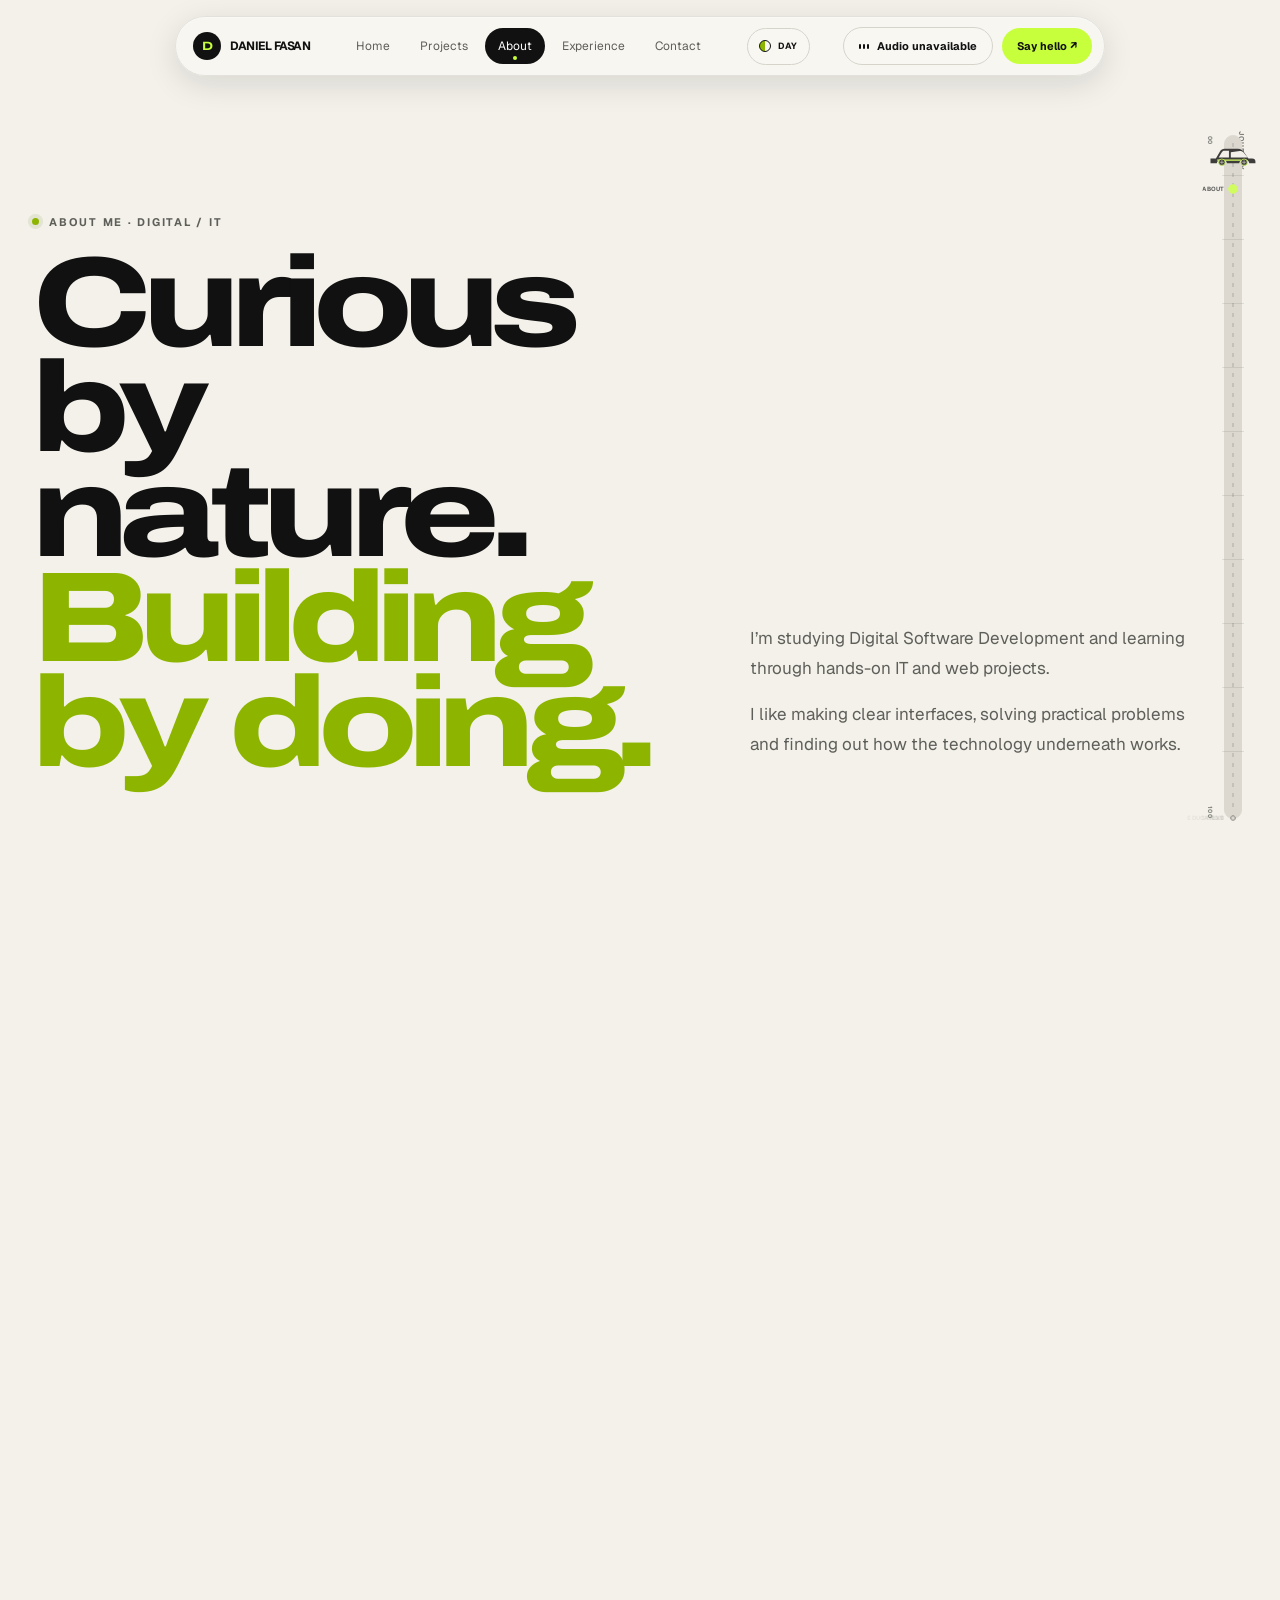
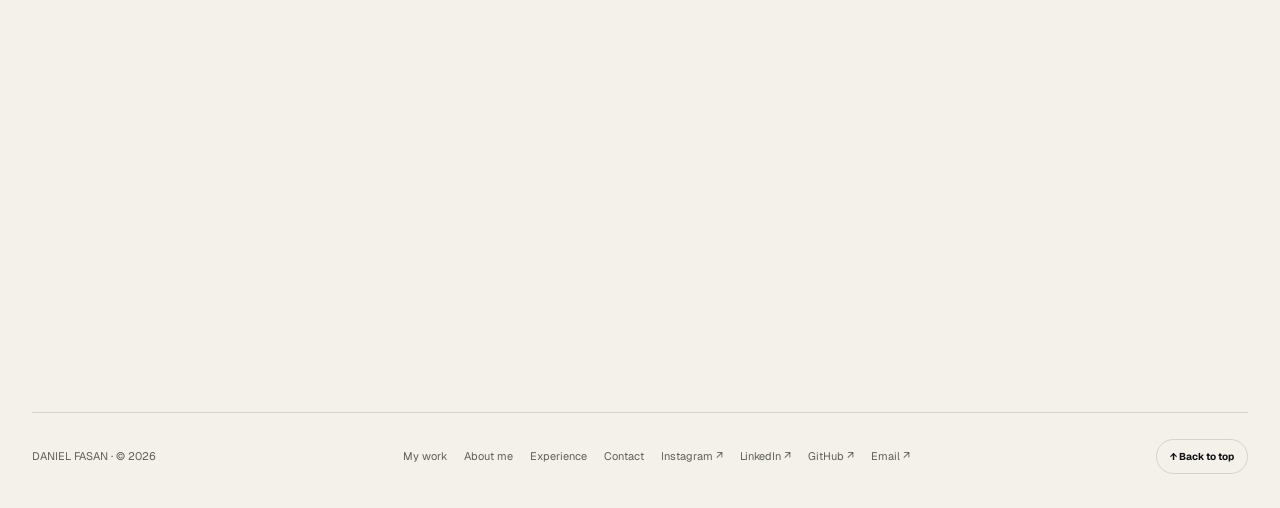
==== commit c4fa2d8e: "feat: add interactive journey scrollbar for portfolio navigation" ====
--- a/about.html
+++ b/about.html
@@ -25,6 +25,7 @@
     />
     <link rel="stylesheet" href="./styles.css" />
     <script src="./app.js" defer></script>
+    <script src="./car-scrollbar.js" defer></script>
   </head>
   <body>
     <div class="page-shutter" aria-hidden="true"></div>
--- a/styles.css
+++ b/styles.css
@@ -73,9 +73,9 @@
   :root[data-theme="day"] body{cursor:url("./assets/cursor-day.svg") 2 2,auto}
   :root[data-theme="studio"] body{cursor:url("./assets/cursor-studio.svg") 2 2,auto}
   :root[data-theme="night"] body{cursor:url("./assets/cursor-night.svg") 2 2,auto}
-  :root[data-theme="day"] a,:root[data-theme="day"] button,:root[data-theme="day"] [role="button"],:root[data-theme="day"] [draggable="true"],:root[data-theme="day"] .contact-emblem{cursor:url("./assets/cursor-day-hover.svg") 2 2,pointer}
-  :root[data-theme="studio"] a,:root[data-theme="studio"] button,:root[data-theme="studio"] [role="button"],:root[data-theme="studio"] [draggable="true"],:root[data-theme="studio"] .contact-emblem{cursor:url("./assets/cursor-studio-hover.svg") 2 2,pointer}
-  :root[data-theme="night"] a,:root[data-theme="night"] button,:root[data-theme="night"] [role="button"],:root[data-theme="night"] [draggable="true"],:root[data-theme="night"] .contact-emblem{cursor:url("./assets/cursor-night-hover.svg") 2 2,pointer}
+  :root[data-theme="day"] a,:root[data-theme="day"] button,:root[data-theme="day"] [role="button"],:root[data-theme="day"] [role="scrollbar"],:root[data-theme="day"] [draggable="true"],:root[data-theme="day"] .contact-emblem{cursor:url("./assets/cursor-day-hover.svg") 2 2,pointer}
+  :root[data-theme="studio"] a,:root[data-theme="studio"] button,:root[data-theme="studio"] [role="button"],:root[data-theme="studio"] [role="scrollbar"],:root[data-theme="studio"] [draggable="true"],:root[data-theme="studio"] .contact-emblem{cursor:url("./assets/cursor-studio-hover.svg") 2 2,pointer}
+  :root[data-theme="night"] a,:root[data-theme="night"] button,:root[data-theme="night"] [role="button"],:root[data-theme="night"] [role="scrollbar"],:root[data-theme="night"] [draggable="true"],:root[data-theme="night"] .contact-emblem{cursor:url("./assets/cursor-night-hover.svg") 2 2,pointer}
 }
 @media(max-width:850px){.project-grid>.project-card:nth-child(1),.project-grid>.project-card:nth-child(2),.project-grid>.project-card:nth-child(3),.project-grid>.project-card:nth-child(4){grid-column:span 6;margin-top:0}.project-card .preview{height:clamp(280px,50vw,420px)}}
 @media(max-width:600px){.scroll-stage{height:auto;padding:58px 0 28px}.scroll-pinned{position:relative;min-height:0;padding:0}.scroll-pinned>.section-head{width:calc(100% - 36px);margin-bottom:20px}.rail-viewport{overflow-x:auto;overscroll-behavior-x:contain;scroll-snap-type:x mandatory;padding:0 18px 12px}.horizontal-rail{transform:none!important;gap:12px}.horizontal-rail .featured-project{width:84vw;height:56vh;min-height:360px;scroll-snap-align:center}.rail-footer{width:calc(100% - 36px);margin-top:15px}.rail-footer>.button{padding:10px 12px;font-size:10px}.project-grid{grid-template-columns:1fr;gap:14px}.project-grid>.project-card:nth-child(n){grid-column:1;margin:0}.project-card .preview{height:300px}.dialog-sheet .preview-photo{max-height:42vh}.dialog-sheet .preview-photo img{max-height:42vh}.footer-links{gap:10px 15px}.footer .to-top{margin-left:auto}}
@@ -208,3 +208,75 @@
 .sound-note{background:var(--inverse);color:var(--inverse-text)}.wall-credit{color:var(--text-muted)}.wall-credit a{color:var(--text)}
 
 .snapshot-card p{max-height:60px}.snapshot-card:nth-child(3) strong{font-size:clamp(16px,2.3vw,26px)}@media(max-width:600px){.snapshot-card:nth-child(3) strong{font-size:clamp(16px,4.8vw,20px)}}
+
+/* A compact road and concept car double as the page scrollbar. */
+:root{--road-track:#D6D3CA;--road-mark:rgba(17,17,17,.3);--car-body:#111111;--car-window:#F3F1EA;--car-accent:#C8FF3D;--car-wheel:#111111;--car-wheel-mark:#F3F1EA}
+:root[data-theme="studio"]{--road-track:#A9A8A2;--road-mark:rgba(24,24,24,.34);--car-body:#181818;--car-window:#E3E1DB;--car-accent:#B7E936;--car-wheel:#181818;--car-wheel-mark:#E3E1DB}
+:root[data-theme="night"]{--road-track:#343633;--road-mark:rgba(245,244,239,.34);--car-body:#F5F4EF;--car-window:#101111;--car-accent:#C8FF3D;--car-wheel:#F5F4EF;--car-wheel-mark:#101111}
+.has-journey-road{scrollbar-width:none;-ms-overflow-style:none}.has-journey-road::-webkit-scrollbar{display:none;width:0;height:0}
+.journey-road{position:fixed;z-index:44;top:clamp(118px,15vh,158px);right:4px;bottom:clamp(46px,9vh,82px);width:88px;opacity:.8;pointer-events:none;transition:opacity .3s,color .45s}.journey-road:hover,.journey-road:focus-within,.journey-road.is-dragging{opacity:1}
+.road-caption,.road-coordinate{position:absolute;right:30px;color:var(--text-muted);font:700 7px Geist,Arial,sans-serif;letter-spacing:.14em;writing-mode:vertical-rl}.road-caption{top:-4px}.road-coordinate{right:27px;font-size:6px;letter-spacing:.08em}.road-coordinate-top{top:0}.road-coordinate-bottom{bottom:0}
+.road-track{position:absolute;inset:0 34px;width:18px;margin:auto 0 auto auto;height:100%;border:1px solid var(--border);border-radius:999px;background:var(--road-track);transition:width .42s cubic-bezier(.2,.8,.2,1),background-color .46s,border-color .46s;pointer-events:auto;cursor:pointer;touch-action:pan-y}
+.road-centerline{position:absolute;top:7px;bottom:7px;left:50%;width:1px;transform:translateX(-50%);background:repeating-linear-gradient(to bottom,var(--road-mark) 0 4px,transparent 4px 10px);transition:opacity .35s}
+.road-markers{position:absolute;inset:0;pointer-events:none}.road-marker{position:absolute;left:50%;top:var(--marker-y,0%);display:block;width:15px;height:15px;padding:0;border:0;background:transparent;transform:translate(-50%,-50%);pointer-events:auto;cursor:pointer}.road-marker i{position:absolute;inset:5px;border:1px solid var(--road-mark);border-radius:50%;background:var(--road-track);transition:inset .24s,background .24s,border-color .24s,transform .24s}.road-marker span{position:absolute;right:16px;top:50%;max-width:66px;overflow:hidden;color:var(--text-muted);font:700 6px/1.15 Geist,Arial,sans-serif;letter-spacing:.04em;text-align:right;text-overflow:ellipsis;white-space:nowrap;opacity:.1;transform:translateY(-50%);transition:opacity .25s,color .25s}
+.road-marker[data-active] i{inset:3px;border-color:var(--car-accent);background:var(--car-accent);transform:scale(1.06)}.road-marker[data-active] span,.journey-road:hover .road-marker span,.journey-road:focus-within .road-marker span{opacity:.82;color:var(--text)}.journey-road[data-region="projects"] .road-marker span{opacity:.34}.journey-road[data-region="projects"] .road-marker[data-active] span{opacity:1;color:var(--text)}
+.road-car{position:absolute;z-index:4;top:0;left:50%;width:56px;height:36px;display:grid;place-items:center;transform:translate3d(-50%,var(--car-y,0px),0);outline:none;touch-action:none;user-select:none;-webkit-user-select:none}.road-car:focus-visible{filter:drop-shadow(0 0 0.5px var(--text))}.road-car-art{display:block;width:54px;height:32px;overflow:visible;transform-origin:50% 55%;transition:transform .18s cubic-bezier(.2,.8,.2,1)}.road-car:hover .road-car-art,.road-car:focus-visible .road-car-art{transform:translateY(-1px) scale(1.025)}.car-body{fill:var(--car-body);transition:fill .45s}.car-window{fill:var(--car-window);transition:fill .45s}.car-accent{fill:var(--car-accent)}.car-headlight{fill:var(--car-accent);opacity:0;transition:opacity .2s}.road-car:hover .car-headlight,.road-car:focus-visible .car-headlight{opacity:1}.car-wheel{fill:var(--car-wheel);stroke:var(--car-accent);stroke-width:1;transition:fill .45s}.car-spokes{fill:none;stroke:var(--car-wheel-mark);stroke-width:.75;stroke-linecap:round;opacity:.9;transform-box:fill-box;transform-origin:center;transform:rotate(var(--wheel-turn,0deg))}.car-hit-label{position:absolute;right:48px;top:50%;padding:5px 7px;border:1px solid var(--border);border-radius:99px;background:var(--surface);color:var(--text);font:700 6px Geist,Arial,sans-serif;letter-spacing:.1em;white-space:nowrap;opacity:0;pointer-events:none;transform:translateY(-50%) translateX(4px);transition:opacity .18s,transform .18s}.road-car:hover .car-hit-label,.road-car:focus-visible .car-hit-label{opacity:1;transform:translateY(-50%) translateX(0)}
+.journey-road.is-moving .road-car-art{transform:translateY(1px) scaleY(.97) rotate(var(--car-lean,0deg))}.journey-road.is-dragging .road-car-art{transform:scaleY(.93) rotate(var(--car-lean,0deg))}.journey-road.is-moving .car-spokes{animation:wheel-roll .32s linear infinite}.journey-road.is-reverse .car-spokes{animation-direction:reverse}@keyframes wheel-roll{from{transform:rotate(var(--wheel-turn,0deg))}to{transform:rotate(calc(var(--wheel-turn,0deg) + 360deg))}}
+.journey-road[data-region="projects"] .road-track{width:22px;background-image:linear-gradient(to right,transparent 48%,var(--road-mark) 49%,transparent 51%),linear-gradient(var(--grid) 1px,transparent 1px);background-size:100% 100%,100% 16px}.journey-road[data-region="about"] .road-track::after,.journey-road[data-region="experience"] .road-track::after{content:"";position:absolute;left:-3px;right:-3px;top:8px;bottom:8px;pointer-events:none;background:repeating-linear-gradient(to bottom,transparent 0 31px,var(--road-mark) 31px 32px,transparent 32px 64px);opacity:.38}.journey-road[data-region="contact"] .road-centerline{opacity:.28}
+:root[data-theme="studio"] .road-track{background-image:linear-gradient(var(--grid) 1px,transparent 1px),linear-gradient(90deg,var(--grid) 1px,transparent 1px);background-size:8px 8px}.journey-road[data-region="projects"] .road-marker[data-active] span{color:var(--accent-text)}
+@media(max-width:850px){.journey-road{right:1px;width:80px}.road-track{right:31px;left:auto}}
+@media(max-width:600px){.journey-road{top:104px;right:0;bottom:44px;width:64px}.road-caption,.road-coordinate{display:none}.road-track{right:22px;left:auto;width:12px}.journey-road[data-region="projects"] .road-track{width:15px}.road-car{width:48px;height:32px}.road-car-art{width:48px;height:29px}.road-marker{width:14px;height:14px}.road-marker span{display:none}.car-hit-label{right:41px}}
+@media(prefers-reduced-motion:reduce){.road-car-art,.car-body,.car-window,.car-wheel,.road-marker i,.road-track{transition-duration:.01ms!important}.journey-road.is-moving .car-spokes{animation:none}}
+
+/* Home desk: a layered book, a soundtrack control and slow architectural paths. */
+:root{--ambient-line:rgba(243,241,234,.13)}
+:root[data-theme="studio"]{--ambient-line:rgba(241,240,235,.16)}
+:root[data-theme="night"]{--ambient-line:rgba(16,17,17,.12)}
+.hero-ambient{position:absolute;z-index:0;top:50%;right:0;width:min(65vw,820px);height:min(94%,820px);transform:translateY(-50%);overflow:visible;color:var(--ambient-line);pointer-events:none}
+.ambient-orbit{fill:none;stroke:currentColor;stroke-width:1;vector-effect:non-scaling-stroke;transform-box:fill-box;transform-origin:center;pointer-events:none}.ambient-orbit-slow{animation:ambient-drift 92s linear infinite}.ambient-orbit-mid{animation:ambient-drift-reverse 68s linear infinite}.ambient-orbit-fine{animation:ambient-drift 118s linear infinite;opacity:.65}@keyframes ambient-drift{to{transform:rotate(360deg)}}@keyframes ambient-drift-reverse{to{transform:rotate(-360deg)}}.home-hero.book-open .ambient-orbit-slow{scale:1.025}.home-hero.book-open .ambient-orbit-mid{scale:1.012}
+.orbit-card{display:block;width:52%;aspect-ratio:.78;padding:0;border:0;border-radius:22px;background:transparent!important;box-shadow:none!important;color:var(--notebook-ink);overflow:visible;perspective:1100px;transform:none;transform-style:preserve-3d;animation:none;rotate:var(--note-tilt,0deg);scale:1;transition:width .72s cubic-bezier(.18,.84,.2,1),aspect-ratio .72s cubic-bezier(.18,.84,.2,1),rotate .48s cubic-bezier(.2,.8,.2,1),scale .42s cubic-bezier(.2,.8,.2,1)}.orbit-card:hover{rotate:0deg;scale:1.018}.orbit-card:focus-visible{outline:2px solid var(--accent);outline-offset:7px}.orbit-card.is-open{width:86%;aspect-ratio:1.36;rotate:0deg;scale:1}
+.book-spread{position:absolute;z-index:1;inset:4% 2% 5%;display:grid;grid-template-columns:1fr 1fr;gap:2px;overflow:hidden;border-radius:14px;background:color-mix(in srgb,var(--notebook-ink) 15%,transparent);box-shadow:0 30px 72px color-mix(in srgb,var(--shadow) 88%,transparent);opacity:0;clip-path:inset(0 50% 0 50%);transform:translateY(9px) scale(.98);transition:clip-path .6s cubic-bezier(.2,.82,.16,1) .09s,opacity .2s .06s,transform .58s cubic-bezier(.18,.84,.2,1)}.orbit-card.is-open .book-spread{opacity:1;clip-path:inset(0 round 14px);transform:translateY(0) scale(1)}
+.book-page{position:relative;display:flex;flex-direction:column;min-width:0;padding:clamp(12px,2vw,22px);overflow:hidden;background:linear-gradient(145deg,color-mix(in srgb,var(--notebook-paper) 92%,white),var(--notebook-paper));color:var(--notebook-ink);box-shadow:inset 0 0 0 1px color-mix(in srgb,var(--notebook-ink) 7%,transparent)}.book-page-left{border-radius:12px 2px 2px 12px}.book-page-right{border-radius:2px 12px 12px 2px}.book-page-kicker{display:flex;justify-content:space-between;gap:8px;font:700 clamp(6px,.65vw,8px) Geist,Arial,sans-serif;letter-spacing:.13em}.book-page-kicker i{font-style:normal;color:var(--text-muted)}.book-page-left>strong{margin:auto 0 14px;font:800 clamp(24px,4.2vw,51px)/.82 Archivo,Arial,sans-serif;letter-spacing:-.075em}.book-page-specialty{font:700 clamp(7px,.9vw,10px)/1.25 Geist,Arial,sans-serif;letter-spacing:.09em}.book-page-rule{height:1px;width:38%;margin:12px 0 7px;background:var(--accent-strong)}.book-page-footer{margin-top:auto;padding-top:8px;color:var(--text-muted);font:700 6px Geist,Arial,sans-serif;letter-spacing:.13em}.book-modules{display:grid;grid-template-columns:repeat(2,minmax(0,1fr));gap:7px;margin:auto 0}.book-module{min-height:clamp(42px,6.6vw,74px);display:flex;flex-direction:column;justify-content:space-between;padding:8px;border:1px solid color-mix(in srgb,var(--notebook-ink) 12%,transparent);border-radius:8px;background:color-mix(in srgb,var(--notebook-paper) 74%,var(--bg));transition:transform .3s cubic-bezier(.2,.8,.2,1),border-color .3s}.book-module:nth-child(2){transform:translateY(4px)}.book-module:nth-child(3){transform:translateY(-3px)}.book-module i{font:800 clamp(13px,1.7vw,21px)/1 Archivo,Arial,sans-serif;font-style:normal;color:var(--accent-strong)}.book-module small{font:700 6px Geist,Arial,sans-serif;letter-spacing:.12em}.orbit-card.is-open .book-module:hover{transform:translateY(-3px);border-color:var(--accent-strong)}
+.book-cover{position:absolute;z-index:3;inset:0;width:100%;transform-origin:left center;transform-style:preserve-3d;border-radius:22px;box-shadow:0 30px 74px var(--shadow);transition:width .68s cubic-bezier(.18,.84,.2,1),transform .78s cubic-bezier(.18,.84,.2,1),border-radius .4s,box-shadow .55s}.orbit-card:hover .book-cover{transform:translateY(-4px) rotateX(1deg)}.orbit-card.is-open .book-cover{width:50%;transform:perspective(900px) rotateY(-154deg);border-radius:15px 4px 4px 15px;box-shadow:0 18px 38px color-mix(in srgb,var(--shadow) 85%,transparent)}.book-cover-front,.book-cover-inside{position:absolute;inset:0;display:block;overflow:hidden;border-radius:inherit;backface-visibility:hidden}.book-cover-front{border:1px solid color-mix(in srgb,var(--notebook-ink) 12%,transparent);background:linear-gradient(145deg,var(--notebook-paper),color-mix(in srgb,var(--notebook-paper) 76%,var(--text-muted)));color:var(--notebook-ink);box-shadow:inset 0 1px rgba(255,255,255,.32)}.book-cover-inside{display:flex;flex-direction:column;justify-content:space-between;padding:10%;transform:rotateY(180deg) translateZ(1px);background:color-mix(in srgb,var(--notebook-paper) 80%,var(--notebook-ink));color:var(--notebook-ink)}.book-cover-inside>span{font:800 clamp(24px,3.6vw,42px) Archivo,Arial,sans-serif;letter-spacing:-.08em}.book-cover-inside small{font:700 7px/1.4 Geist,Arial,sans-serif;letter-spacing:.16em}
+.book-cover-top{position:absolute;top:8%;left:8%;font:700 7px Geist,Arial,sans-serif;letter-spacing:.18em;text-transform:uppercase}.book-cover-ring{position:absolute;right:-12%;top:19%;width:52%;aspect-ratio:1;border:clamp(8px,1.4vw,15px) solid color-mix(in srgb,var(--hero-text) 68%,transparent);border-radius:50%;transition:transform .55s cubic-bezier(.2,.8,.2,1)}.orbit-card:hover .book-cover-ring{transform:translate(-3px,3px) rotate(9deg)}.book-sun{position:absolute;right:6%;top:44%;width:26%;aspect-ratio:1;border-radius:50%;background:var(--accent);box-shadow:inset -8px -10px color-mix(in srgb,var(--accent) 68%,#98730e);transform:translate3d(var(--note-x,0),var(--note-y,0),0);transition:transform .22s ease-out}.book-cover-title{position:absolute;left:8%;bottom:7%;font:800 clamp(14px,2.3vw,25px)/.9 Archivo,Arial,sans-serif;letter-spacing:-.07em}.book-cover-index{position:absolute;right:8%;bottom:8%;font:700 6px Geist,Arial,sans-serif;letter-spacing:.12em;opacity:.55}
+.spotify-object{position:absolute;z-index:5;top:-3%;right:5%;display:flex;align-items:center;gap:6px;min-width:98px;padding:8px 9px;border:1px solid color-mix(in srgb,var(--hero-text) 22%,transparent);border-radius:12px;background:color-mix(in srgb,var(--hero-bg) 76%,transparent);color:var(--hero-text);box-shadow:0 11px 30px var(--shadow);text-align:left;cursor:pointer;transform:rotate(5deg);transition:transform .4s cubic-bezier(.2,.8,.2,1),background-color .35s,border-color .35s}.spotify-object:hover,.spotify-object:focus-visible{transform:rotate(0) translateY(-3px) scale(1.035);border-color:var(--accent)}.spotify-object:focus-visible{outline:2px solid var(--accent);outline-offset:3px}.spotify-object>svg{width:25px;height:25px;flex:none;fill:none;stroke:var(--hero-text);stroke-width:1.65;stroke-linecap:round;stroke-linejoin:round}.spotify-object .headphone-accent{stroke:var(--accent);stroke-width:2}.spotify-copy{display:grid;gap:3px}.spotify-copy small{font:700 5px Geist,Arial,sans-serif;letter-spacing:.13em;white-space:nowrap;opacity:.68}.spotify-copy strong{font:800 10px Archivo,Arial,sans-serif;letter-spacing:.12em}.spotify-open{align-self:flex-start;font-size:10px}
+.scene-ticket .scene-image{background:#09071d}.scene-ticket .preview-photo{background:#09071d}.scene-ticket .preview-photo img,.project-card[data-project="ticket"] .preview-photo img{object-fit:contain;object-position:center;background:#09071d}.scene-ticket .scene-image-open{z-index:6}.scene-ticket .scene-image::before{content:"";position:absolute;z-index:5;left:12px;right:12px;top:10px;height:8px;border:1px solid rgba(243,241,234,.3);border-radius:99px;transform:scaleX(.1);transform-origin:left;opacity:0;transition:transform .42s cubic-bezier(.2,.8,.2,1),opacity .15s}.scene-ticket.is-active .scene-image::before{transform:scaleX(1);opacity:.85}.scene-ticket .scene-image .preview-photo img{clip-path:inset(0 0 88% 0);transition:clip-path .72s cubic-bezier(.18,.84,.2,1) .12s,transform .22s ease-out}.scene-ticket.is-active .scene-image .preview-photo img{clip-path:inset(0)}.scene-ticket .scene-copy h3,.project-card[data-project="ticket"] .project-info h2{text-transform:uppercase}
+.project-card[data-project="ticket"] .preview-photo::before{content:"";position:absolute;z-index:3;inset:10px;border:1px solid rgba(243,241,234,.38);border-radius:15px;clip-path:inset(0 100% 0 0);transition:clip-path .62s cubic-bezier(.18,.84,.2,1)}.project-card[data-project="ticket"].in-view .preview-photo::before{clip-path:inset(0)}.project-card[data-project="ticket"] .preview-photo img{clip-path:inset(0 0 84% 0);transition:clip-path .7s cubic-bezier(.18,.84,.2,1) .1s,transform .7s cubic-bezier(.2,.8,.2,1)}.project-card[data-project="ticket"].in-view .preview-photo img{clip-path:inset(0)}.project-card[data-project="ticket"] .preview-photo::after{background:linear-gradient(180deg,transparent 65%,rgba(0,0,0,.28))}
+.project-grid>.project-card:nth-child(5){grid-column:3/span 8;margin-top:20px}.project-card[data-project="ticket"] .project-info{position:relative}.project-card[data-project="ticket"] .project-info::before{content:"05 / GENERATED INTERFACE";display:block;margin-bottom:9px;color:var(--accent-text);font:700 7px Geist,Arial,sans-serif;letter-spacing:.13em}
+@media(max-width:850px){.project-grid>.project-card:nth-child(5){grid-column:span 6;margin-top:0}.hero-ambient{width:74vw;right:-7vw}.orbit-card.is-open{width:90%}.spotify-object{min-width:88px;padding:7px}.spotify-object>svg{width:22px;height:22px}}
+@media(max-width:600px){.home-hero{min-height:840px;padding-bottom:260px}.hero-orbit{top:auto;right:9vw;bottom:88px;width:54vw;opacity:1;transform:none;animation:orbit 38s linear infinite}.orbit-card{width:60%}.orbit-card.is-open{width:94%;aspect-ratio:1.34}.hero-ambient{top:auto;right:-14vw;bottom:12px;width:105vw;height:42%;transform:none;opacity:.8}.spotify-object{top:-4%;right:2%;min-width:84px;padding:6px 7px}.spotify-object>svg{width:20px;height:20px}.spotify-copy small{font-size:4px}.spotify-copy strong{font-size:9px}.book-page{padding:10px}.book-page-left>strong{font-size:clamp(21px,7vw,30px)}.book-page-specialty{font-size:6px}.book-page-kicker{font-size:5px}.book-module{min-height:36px;padding:5px}.book-module i{font-size:14px}.book-module small{font-size:5px}.book-page-footer{font-size:5px}.project-grid>.project-card:nth-child(5){grid-column:1;margin-top:0}.scene-ticket .scene-image .preview-photo img{clip-path:inset(0 0 80% 0)}.scene-ticket.is-active .scene-image .preview-photo img{clip-path:inset(0)}}
+@media(prefers-reduced-motion:reduce){.hero-ambient,.ambient-orbit-slow,.ambient-orbit-mid,.ambient-orbit-fine{animation:none!important}.hero-ambient .ambient-orbit{transform:none!important}.book-cover,.book-spread,.book-module,.spotify-object{transition-duration:.01ms!important}}
+.ticket-project-link{text-transform:uppercase;letter-spacing:.12em}
+
+/* Keep the name and footer headings on the correct side of each theme's contrast. */
+:root{--hero-bg:var(--bg);--hero-text:#111111;--hero-muted:rgba(17,17,17,.7);--hero-accent:#607900}
+:root[data-theme="studio"]{--hero-bg:var(--bg);--hero-text:#181818;--hero-muted:rgba(24,24,24,.72);--hero-accent:#566F00}
+:root[data-theme="night"]{--hero-bg:var(--bg);--hero-text:#F5F4EF;--hero-muted:rgba(245,244,239,.7);--hero-accent:#C8FF3D}
+.home-hero .hero-title{color:var(--hero-text)}
+.home-hero .hero-title .accent{color:var(--hero-accent)}
+.home-contact .home-contact-inner h2{color:var(--inverse-text)}
+.home-contact .eyebrow{color:var(--inverse-text)}
+.home-contact .home-contact-inner{color:var(--inverse-text)}
+
+/* Identity becomes the opening mask, revealing the already-rendered page underneath. */
+.identity-opening{display:none;position:fixed;z-index:200;inset:0;place-items:center;overflow:hidden;background:var(--bg);color:var(--text);pointer-events:none}
+html[data-show-intro="true"] .identity-opening{display:grid;animation:identity-reveal 2.65s cubic-bezier(.72,0,.22,1) forwards}
+.identity-initials,.identity-name{position:absolute;display:block;font-family:Archivo,Arial,sans-serif;font-stretch:125%;font-weight:800;letter-spacing:-.09em;line-height:.8;white-space:nowrap}
+.identity-initials{font-size:clamp(92px,20vw,230px);animation:identity-initials 2.65s cubic-bezier(.2,.8,.2,1) both}
+.identity-name{display:flex;gap:.16em;align-items:baseline;font-size:clamp(34px,9vw,108px);clip-path:inset(0 50% 0 50%);transform:scaleX(.78);animation:identity-name 2.65s cubic-bezier(.2,.8,.2,1) both}
+.identity-name b,.identity-name i{font:inherit}.identity-name i{color:var(--hero-accent);font-style:normal}
+@keyframes identity-initials{0%{opacity:0;clip-path:inset(0 45%);transform:scale(.72,.9);letter-spacing:-.2em}9%{opacity:1;clip-path:inset(0);transform:scale(1.06,.95);letter-spacing:.02em}19%{transform:scaleX(.94);letter-spacing:-.02em}31%,100%{opacity:0;clip-path:inset(0 50%);transform:scaleX(.72)}}
+@keyframes identity-name{0%,20%{clip-path:inset(0 50%);transform:scale(.7,.9);letter-spacing:-.14em}31%{clip-path:inset(0 48%);transform:scale(.78,.95)}48%,65%{clip-path:inset(0);transform:scale(1);letter-spacing:-.09em}76%{clip-path:inset(0);transform:scale(.045,.7);letter-spacing:-.2em}84%,100%{clip-path:inset(0 50%);transform:scale(.03,.5);opacity:0}}
+@keyframes identity-reveal{0%,72%{clip-path:circle(150vmax at 50% 50%);visibility:visible}100%{clip-path:circle(0 at 50% 50%);visibility:hidden}}
+@media(prefers-reduced-motion:reduce){html[data-show-intro="true"] .identity-opening{display:none}}
+@media(max-width:600px){.identity-name{gap:.1em;font-size:clamp(30px,8.4vw,54px)}}
+
+/* Keep browser-native scrolling as the single position source, shorten the pinned project chapter. */
+.scroll-stage{height:220svh}
+@media(max-width:600px){.scroll-stage{height:250svh}}
+
+@media(pointer:fine){
+  :root[data-theme="day"] input,:root[data-theme="day"] textarea,:root[data-theme="day"] select{cursor:url("./assets/cursor-day-hover.svg") 2 2,text}
+  :root[data-theme="studio"] input,:root[data-theme="studio"] textarea,:root[data-theme="studio"] select{cursor:url("./assets/cursor-studio-hover.svg") 2 2,text}
+  :root[data-theme="night"] input,:root[data-theme="night"] textarea,:root[data-theme="night"] select{cursor:url("./assets/cursor-night-hover.svg") 2 2,text}
+}
